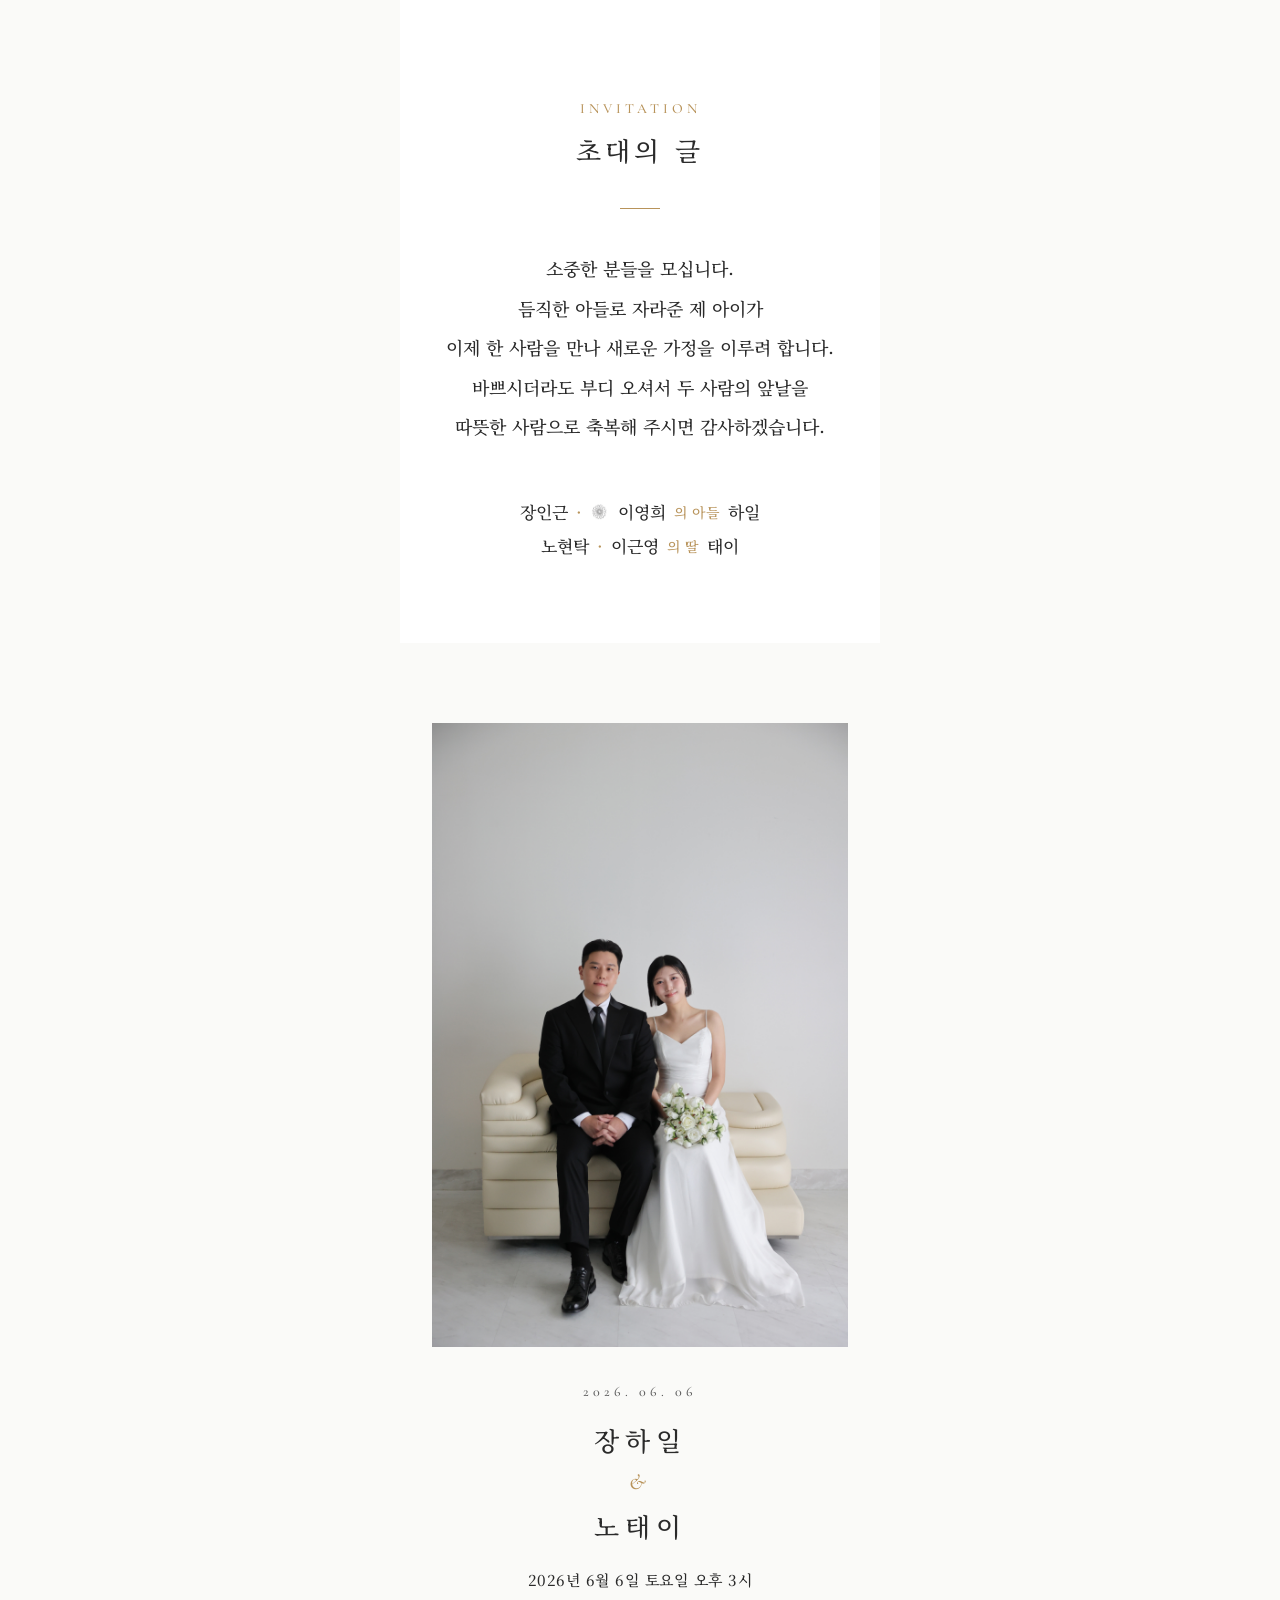
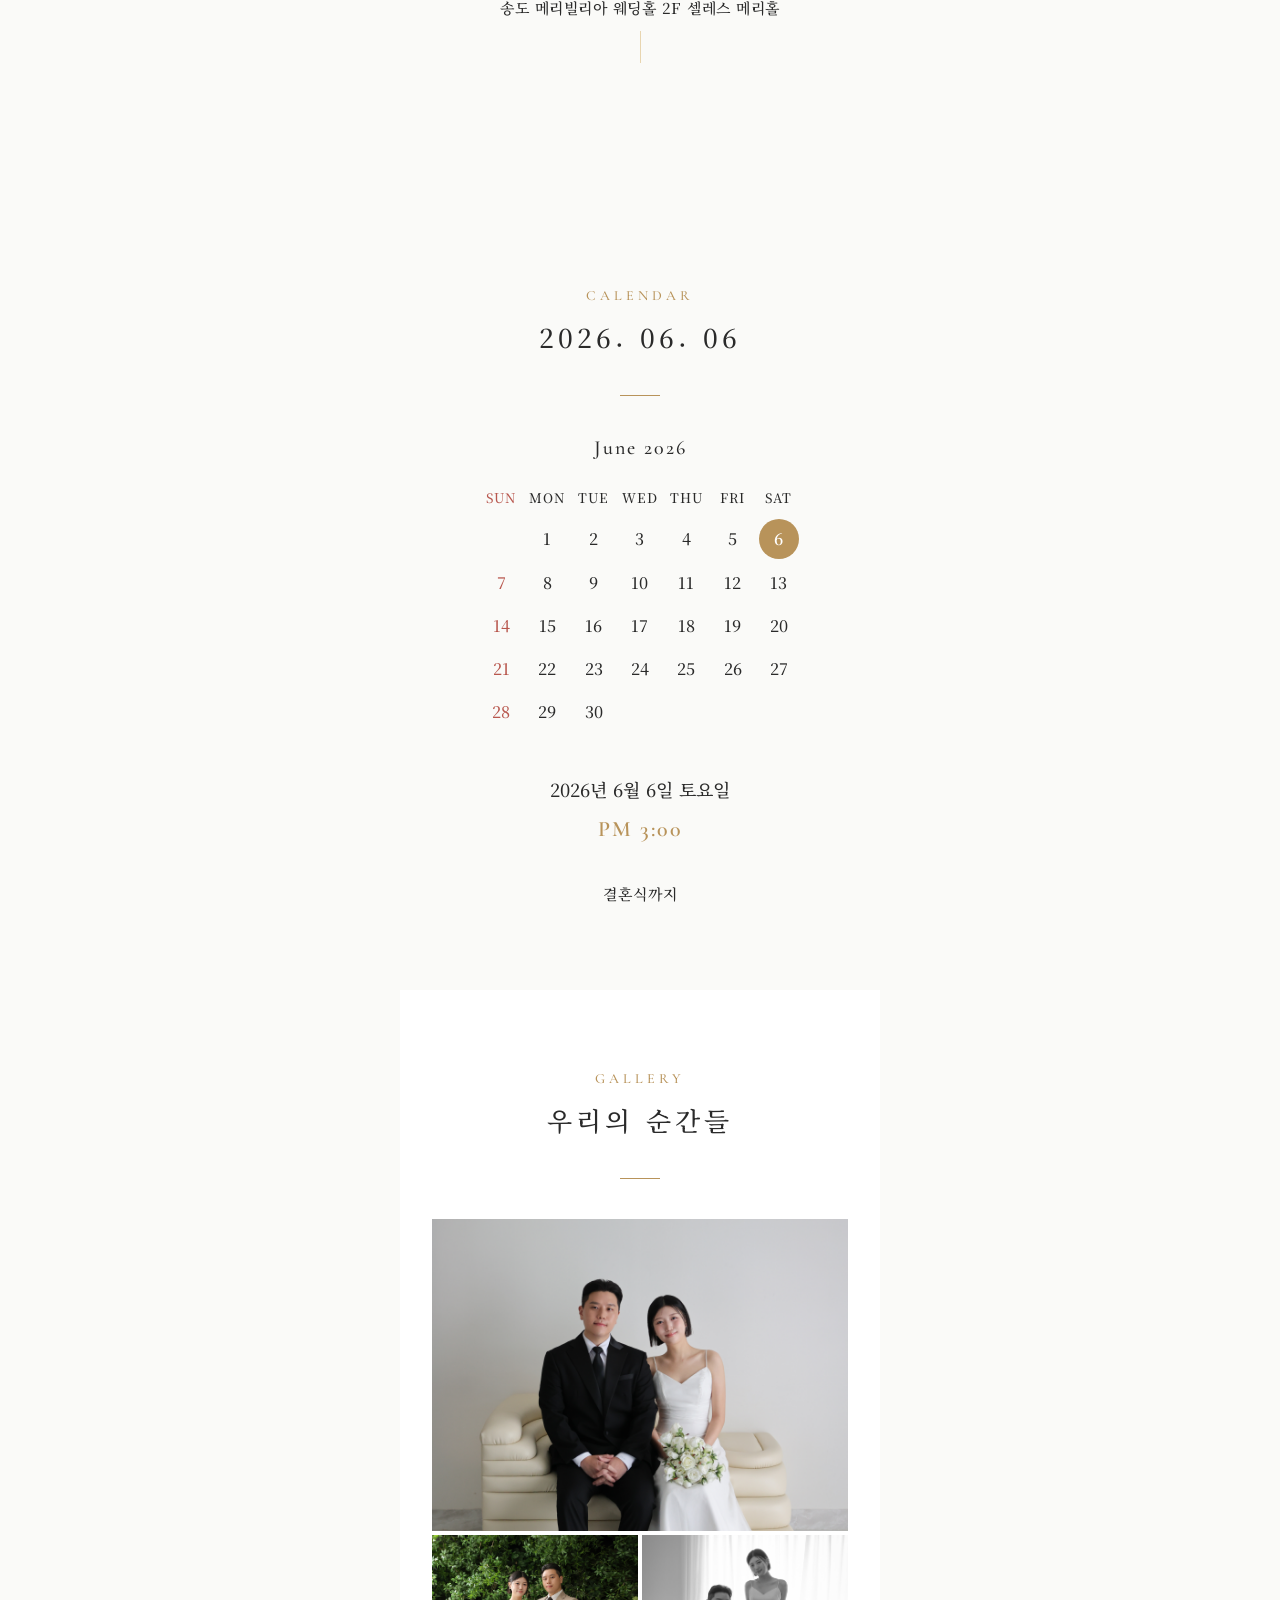
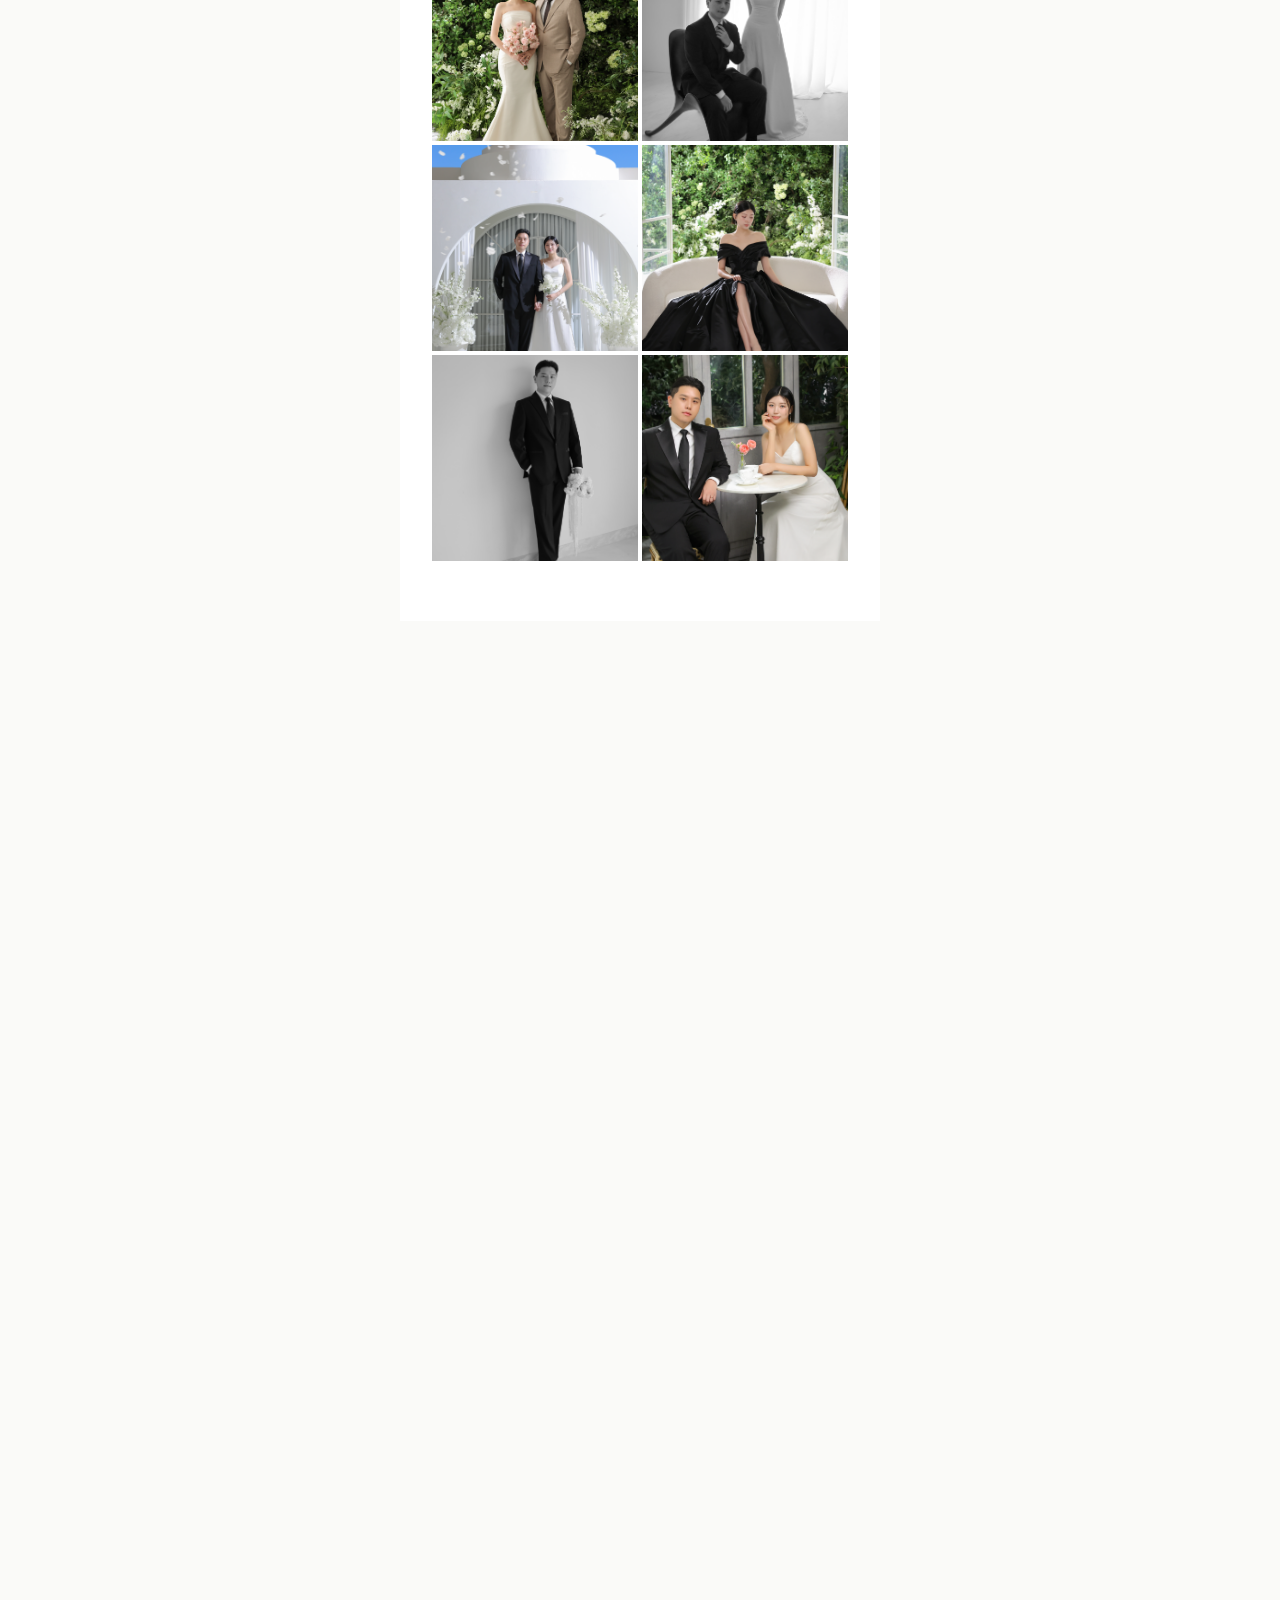
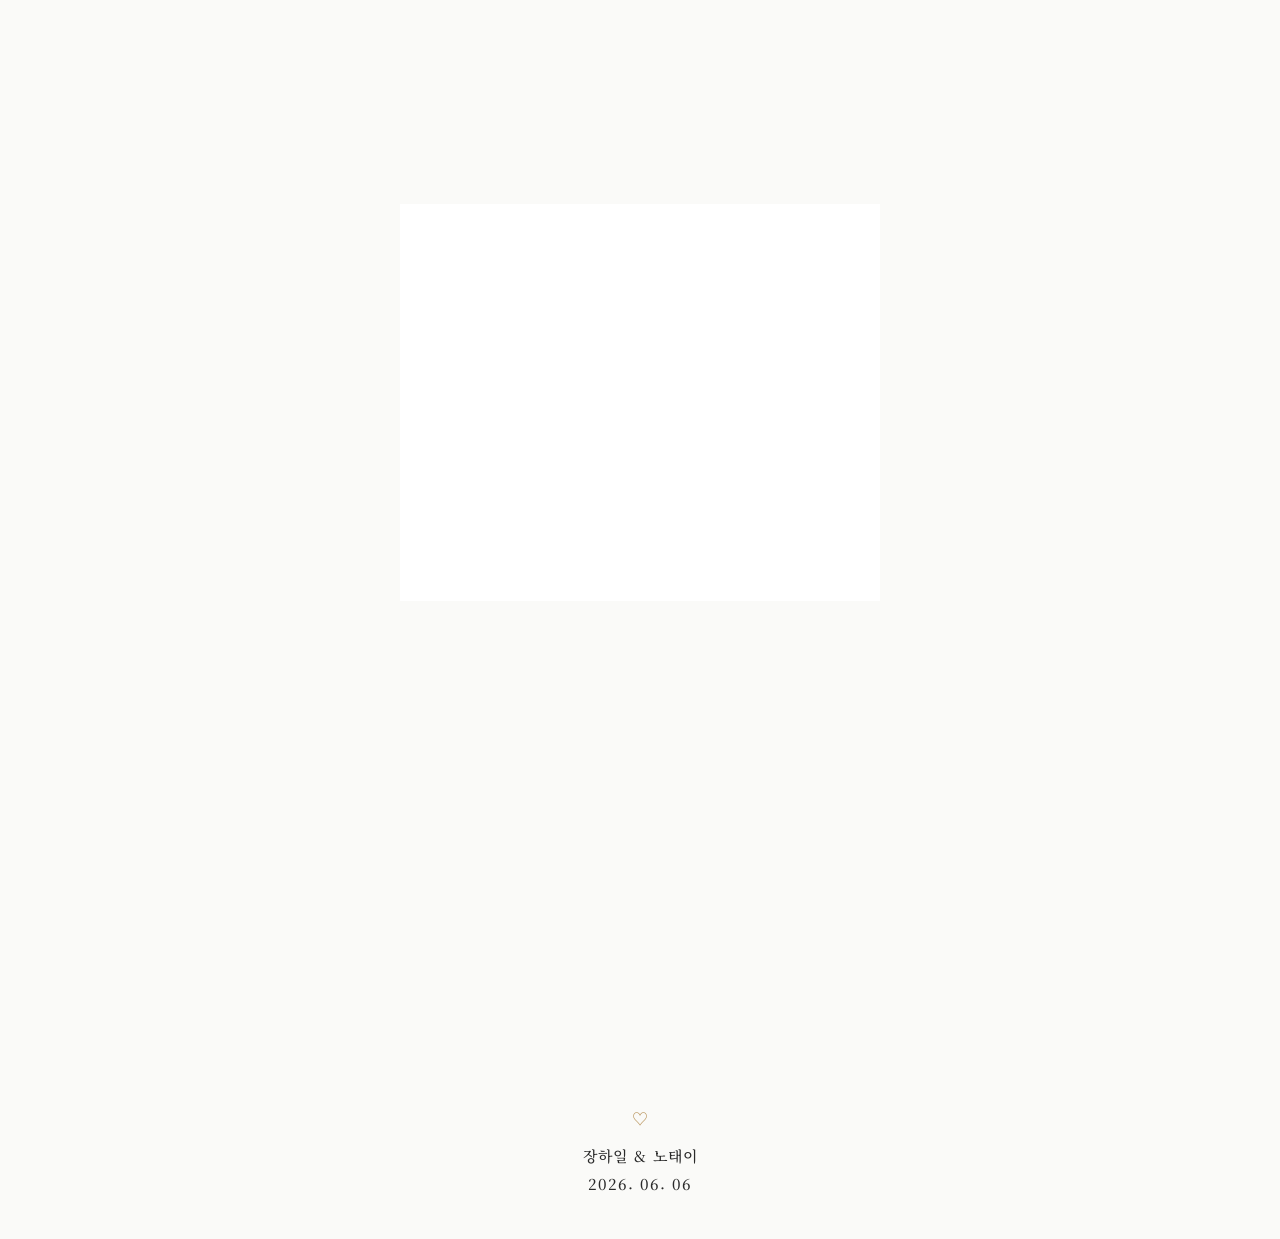
==== mobile.html @ 7e237e9e "Revert extra line break in greeting sentence Co-Authored-By: Claude Opus 4.6 (1M context) <noreply@a" ====
<!DOCTYPE html>
<html lang="ko">
<head>
    <meta charset="UTF-8">
    <meta name="viewport" content="width=device-width, initial-scale=1.0, maximum-scale=1.0, user-scalable=no">
    <title>장하일 ♥ 노태이 결혼합니다</title>
    <meta property="og:type" content="website">
    <meta property="og:url" content="https://kbw7777777.github.io/mobile.html">
    <meta property="og:title" content="장하일 ♥ 노태이 결혼합니다">
    <meta property="og:description" content="2026년 6월 6일 토요일 오후 3시, 송도 메리빌리아 웨딩홀 2F 셀레스 메리홀">
    <meta property="og:image" content="https://kbw7777777.github.io/pic/1.jpg">
    <meta property="og:image:width" content="1200">
    <meta property="og:image:height" content="630">
    <meta name="twitter:card" content="summary_large_image">
    <meta name="twitter:title" content="장하일 ♥ 노태이 결혼합니다">
    <meta name="twitter:description" content="2026년 6월 6일 토요일 오후 3시, 송도 메리빌리아 웨딩홀 2F 셀레스 메리홀">
    <meta name="twitter:image" content="https://kbw7777777.github.io/pic/1.jpg">
    <style>
        @import url('https://fonts.googleapis.com/css2?family=Noto+Serif+KR:wght@300;400;500;600&family=Cormorant+Garamond:ital,wght@0,300;0,400;0,500;1,300;1,400&display=swap');

        * {
            margin: 0;
            padding: 0;
            box-sizing: border-box;
        }

        :root {
            --color-bg: #FAFAF8;
            --color-text: #2A2A2A;
            --color-text-light: #5F5F5F;
            --color-accent: #B8935A;
            --color-accent-light: #E8D5B0;
            --color-line: #E0DDD6;
            --font-serif: 'Noto Serif KR', 'Cormorant Garamond', serif;
        }

        body {
            font-family: var(--font-serif);
            background: var(--color-bg);
            color: var(--color-text);
            max-width: 480px;
            margin: 0 auto;
            -webkit-font-smoothing: antialiased;
            overflow-x: hidden;
        }

        /* ===== HERO SECTION ===== */
        .hero {
            position: relative;
            width: 100%;
            background: var(--color-bg);
            text-align: center;
            overflow: hidden;
        }

        .hero-photo {
            width: 100%;
            display: block;
        }

        .placeholder-icon {
            font-size: 32px;
            opacity: 0.5;
        }

        .hero-content {
            padding: 36px 32px 48px;
        }

        .hero-date-top {
            font-family: 'Cormorant Garamond', serif;
            font-size: 14px;
            letter-spacing: 4px;
            color: var(--color-text-light);
            margin-bottom: 18px;
            font-weight: 500;
        }

        .hero-names {
            font-size: 26px;
            font-weight: 500;
            letter-spacing: 6px;
            line-height: 1.7;
            margin-bottom: 18px;
            color: var(--color-text);
        }

        .hero-names .ampersand {
            font-family: 'Cormorant Garamond', serif;
            font-size: 22px;
            font-style: italic;
            color: var(--color-accent);
            display: block;
            margin: 2px 0;
            font-weight: 500;
        }

        .hero-info {
            font-size: 15px;
            color: var(--color-text);
            letter-spacing: 0.5px;
            line-height: 1.9;
            font-weight: 500;
        }

        .scroll-indicator {
            margin: 8px auto 16px;
            animation: bounce 2s ease infinite;
            width: fit-content;
        }

        .scroll-indicator span {
            display: block;
            width: 1px;
            height: 32px;
            background: var(--color-accent-light);
            margin: 0 auto;
        }

        @keyframes bounce {
            0%, 100% { transform: translateY(0); }
            50% { transform: translateY(6px); }
        }

        /* ===== SECTION COMMON ===== */
        section {
            padding: 80px 32px;
        }

        .section-label {
            font-family: 'Cormorant Garamond', serif;
            font-size: 14px;
            letter-spacing: 4px;
            text-transform: uppercase;
            color: var(--color-accent);
            text-align: center;
            margin-bottom: 14px;
            font-weight: 500;
        }

        .section-title {
            font-size: 26px;
            font-weight: 500;
            text-align: center;
            letter-spacing: 4px;
            margin-bottom: 40px;
            color: var(--color-text);
        }

        .divider {
            width: 40px;
            height: 1px;
            background: var(--color-accent);
            margin: 0 auto 40px;
        }

        /* ===== GREETING ===== */
        .greeting {
            background: white;
        }

        .greeting-text {
            font-size: 18px;
            line-height: 2.2;
            text-align: center;
            font-weight: 500;
            color: var(--color-text);
            word-break: keep-all;
        }

        .greeting-parents {
            margin-top: 48px;
            text-align: center;
            font-size: 17px;
            line-height: 2;
            color: var(--color-text);
            font-weight: 500;
        }

        .greeting-parents .parent-row {
            display: flex;
            justify-content: center;
            align-items: center;
            gap: 8px;
        }

        .greeting-parents .dot {
            color: var(--color-accent);
        }

        .deceased-mark {
            display: inline-block;
            width: 1.1em;
            height: 1.1em;
            vertical-align: -0.2em;
            margin-right: 2px;
            image-rendering: -webkit-optimize-contrast;
            image-rendering: crisp-edges;
        }

        /* ===== CALENDAR ===== */
        .calendar-section {
            background: var(--color-bg);
        }

        .calendar {
            max-width: 320px;
            margin: 0 auto 40px;
        }

        .calendar-month {
            text-align: center;
            font-family: 'Cormorant Garamond', serif;
            font-size: 20px;
            letter-spacing: 2px;
            margin-bottom: 20px;
            color: var(--color-text);
            font-weight: 500;
        }

        .calendar-grid {
            display: grid;
            grid-template-columns: repeat(7, 1fr);
            gap: 4px;
            text-align: center;
            font-size: 16px;
        }

        .calendar-grid .day-header {
            font-size: 13px;
            color: var(--color-text);
            padding: 8px 0;
            letter-spacing: 1px;
            font-weight: 500;
        }

        .calendar-grid .day-header:first-child {
            color: #B8574E;
        }

        .calendar-grid .day {
            padding: 8px 0;
            color: var(--color-text);
            font-weight: 500;
        }

        .calendar-grid .day.sunday {
            color: #B8574E;
        }

        .calendar-grid .day.highlight {
            background: var(--color-accent);
            color: white;
            border-radius: 50%;
            width: 40px;
            height: 40px;
            display: flex;
            align-items: center;
            justify-content: center;
            margin: 0 auto;
            font-weight: 600;
        }

        .calendar-grid .day.empty {
            visibility: hidden;
        }

        .calendar-detail {
            text-align: center;
            font-size: 18px;
            line-height: 2;
            color: var(--color-text);
            font-weight: 500;
        }

        .calendar-detail .time {
            font-family: 'Cormorant Garamond', serif;
            font-size: 22px;
            letter-spacing: 2px;
            color: var(--color-accent);
            font-weight: 600;
        }

        .dday-counter {
            text-align: center;
            margin-top: 32px;
            font-size: 15px;
            color: var(--color-text);
            letter-spacing: 1px;
            font-weight: 500;
        }

        .dday-counter .count {
            font-family: 'Cormorant Garamond', serif;
            font-size: 30px;
            color: var(--color-accent);
            display: block;
            margin-top: 6px;
            font-weight: 600;
        }

        /* ===== GALLERY ===== */
        .gallery-section {
            background: white;
            padding-bottom: 60px;
        }

        .gallery-grid {
            display: grid;
            grid-template-columns: 1fr 1fr;
            gap: 4px;
        }

        .gallery-item {
            position: relative;
            aspect-ratio: 1;
            overflow: hidden;
            cursor: pointer;
        }

        .gallery-item:first-child {
            grid-column: 1 / -1;
            aspect-ratio: 4/3;
        }

        .gallery-item img {
            width: 100%;
            height: 100%;
            object-fit: cover;
            transition: transform 0.6s ease;
        }

        .gallery-item:hover img {
            transform: scale(1.05);
        }

        .gallery-item .placeholder {
            width: 100%;
            height: 100%;
            background: #f0ede8;
            display: flex;
            flex-direction: column;
            align-items: center;
            justify-content: center;
            color: var(--color-text-light);
            font-size: 13px;
            gap: 6px;
        }

        /* ===== LOCATION ===== */
        .location-section {
            background: var(--color-bg);
        }

        .location-name {
            text-align: center;
            font-size: 22px;
            font-weight: 600;
            margin-bottom: 10px;
            color: var(--color-text);
        }

        .location-address {
            text-align: center;
            font-size: 16px;
            color: var(--color-text);
            line-height: 1.9;
            margin-bottom: 32px;
            font-weight: 500;
        }

        .map-placeholder {
            width: 100%;
            height: 240px;
            background: #eae7e0;
            border-radius: 8px;
            display: flex;
            flex-direction: column;
            align-items: center;
            justify-content: center;
            color: var(--color-text-light);
            font-size: 13px;
            gap: 8px;
            margin-bottom: 24px;
            overflow: hidden;
        }

        .map-placeholder img {
            width: 100%;
            height: 100%;
            object-fit: cover;
            display: block;
        }

        .transport-info {
            font-size: 16px;
            line-height: 2;
            color: var(--color-text);
            font-weight: 500;
        }

        .transport-info dt {
            font-weight: 600;
            color: var(--color-accent);
            margin-top: 18px;
            font-size: 15px;
            letter-spacing: 1px;
        }

        .transport-info dt:first-child {
            margin-top: 0;
        }

        .map-buttons {
            display: flex;
            gap: 8px;
            justify-content: center;
            margin-top: 24px;
        }

        .map-btn {
            padding: 12px 22px;
            border: 1px solid var(--color-line);
            background: white;
            border-radius: 24px;
            font-family: var(--font-serif);
            font-size: 14px;
            color: var(--color-text);
            cursor: pointer;
            letter-spacing: 1px;
            text-decoration: none;
            transition: all 0.3s ease;
            font-weight: 500;
        }

        .map-btn:hover {
            border-color: var(--color-accent);
            color: var(--color-accent);
        }

        /* ===== ACCOUNT ===== */
        .account-section {
            background: white;
        }

        .account-group {
            margin-bottom: 32px;
        }

        .account-group:last-child {
            margin-bottom: 0;
        }

        .account-label {
            text-align: center;
            font-size: 17px;
            color: var(--color-text);
            margin-bottom: 16px;
            font-weight: 600;
            letter-spacing: 2px;
        }

        .account-toggle {
            display: flex;
            justify-content: center;
        }

        .account-toggle button {
            background: none;
            border: 1px solid var(--color-line);
            padding: 12px 30px;
            border-radius: 24px;
            font-family: var(--font-serif);
            font-size: 15px;
            color: var(--color-text);
            cursor: pointer;
            letter-spacing: 1px;
            transition: all 0.3s ease;
            font-weight: 500;
        }

        .account-toggle button:hover {
            border-color: var(--color-accent);
            color: var(--color-accent);
        }

        .account-details {
            max-height: 0;
            overflow: hidden;
            transition: max-height 0.4s ease, margin 0.4s ease;
        }

        .account-details.open {
            max-height: 300px;
            margin-top: 16px;
        }

        .account-item {
            display: flex;
            justify-content: space-between;
            align-items: center;
            padding: 14px 18px;
            background: var(--color-bg);
            border-radius: 8px;
            margin-bottom: 8px;
            font-size: 16px;
        }

        .account-item .bank {
            color: var(--color-text-light);
            font-weight: 500;
        }

        .account-item .number {
            font-weight: 600;
            letter-spacing: 0.5px;
            color: var(--color-text);
        }

        .copy-btn {
            background: none;
            border: 1px solid var(--color-line);
            padding: 6px 14px;
            border-radius: 12px;
            font-size: 13px;
            color: var(--color-text);
            cursor: pointer;
            font-family: var(--font-serif);
            transition: all 0.3s ease;
            font-weight: 500;
        }

        .copy-btn:hover {
            border-color: var(--color-accent);
            color: var(--color-accent);
        }

        /* ===== RSVP ===== */
        .rsvp-section {
            background: var(--color-bg);
            text-align: center;
        }

        .rsvp-text {
            font-size: 17px;
            color: var(--color-text);
            line-height: 2;
            margin-bottom: 36px;
            font-weight: 500;
        }

        .contact-buttons {
            display: flex;
            justify-content: center;
            gap: 16px;
            flex-wrap: wrap;
        }

        .contact-btn {
            display: flex;
            flex-direction: column;
            align-items: center;
            gap: 8px;
            text-decoration: none;
            color: var(--color-text);
        }

        .contact-btn .icon-circle {
            width: 56px;
            height: 56px;
            border-radius: 50%;
            border: 1px solid var(--color-line);
            display: flex;
            align-items: center;
            justify-content: center;
            font-size: 22px;
            transition: all 0.3s ease;
            background: white;
        }

        .contact-btn:hover .icon-circle {
            border-color: var(--color-accent);
            background: var(--color-accent);
            color: white;
        }

        .contact-btn .label {
            font-size: 14px;
            color: var(--color-text);
            letter-spacing: 1px;
            font-weight: 500;
        }

        /* ===== FOOTER ===== */
        .footer {
            padding: 40px 32px;
            text-align: center;
            font-size: 15px;
            color: var(--color-text);
            font-weight: 500;
            letter-spacing: 1px;
            line-height: 1.9;
        }

        .footer .heart {
            color: var(--color-accent);
            font-size: 16px;
            display: block;
            margin-bottom: 8px;
        }

        /* ===== LIGHTBOX ===== */
        .lightbox {
            display: none;
            position: fixed;
            inset: 0;
            background: rgba(0,0,0,0.9);
            z-index: 100;
            align-items: center;
            justify-content: center;
            cursor: pointer;
        }

        .lightbox.active {
            display: flex;
        }

        .lightbox img {
            max-width: 90%;
            max-height: 90vh;
            object-fit: contain;
        }

        .lightbox .close-btn {
            position: absolute;
            top: 20px;
            right: 20px;
            color: white;
            font-size: 24px;
            cursor: pointer;
            width: 40px;
            height: 40px;
            display: flex;
            align-items: center;
            justify-content: center;
        }

        /* ===== ANIMATION ===== */
        .fade-in {
            opacity: 0;
            transform: translateY(24px);
            transition: opacity 0.8s ease, transform 0.8s ease;
        }

        .fade-in.visible {
            opacity: 1;
            transform: translateY(0);
        }

        /* ===== TOAST ===== */
        .toast {
            position: fixed;
            bottom: 40px;
            left: 50%;
            transform: translateX(-50%) translateY(20px);
            background: var(--color-text);
            color: white;
            padding: 12px 24px;
            border-radius: 24px;
            font-size: 13px;
            font-family: var(--font-serif);
            opacity: 0;
            transition: all 0.3s ease;
            z-index: 200;
            pointer-events: none;
        }

        .toast.show {
            opacity: 1;
            transform: translateX(-50%) translateY(0);
        }
    </style>
</head>
<body>

    <!-- GREETING (최상단) -->
    <section class="greeting" style="padding-top: 100px;">
        <div class="section-label">Invitation</div>
        <h2 class="section-title">초대의 글</h2>
        <div class="divider"></div>
        <p class="greeting-text">
            소중한 분들을 모십니다.<br>
            듬직한 아들로 자라준 제 아이가<br>
            이제 한 사람을 만나 새로운 가정을 이루려 합니다.<br>
            바쁘시더라도 부디 오셔서 두 사람의 앞날을<br>
            따뜻한 사람으로 축복해 주시면 감사하겠습니다.
        </p>
        <div class="greeting-parents">
            <div class="parent-row">
                장인근 <span class="dot">&middot;</span> <img class="deceased-mark" src="pic/flower.png" alt="故">이영희 <span style="font-size:14px; color:var(--color-accent); font-weight:500">의 아들</span> 하일
            </div>
            <div class="parent-row">
                노현탁 <span class="dot">&middot;</span> 이근영 <span style="font-size:14px; color:var(--color-accent); font-weight:500">의 딸</span> 태이
            </div>
        </div>
    </section>

    <!-- HERO -->
    <section class="hero">
        <img class="hero-photo" src="pic/1.jpg" alt="장하일 노태이 웨딩 메인 사진">
        <div class="hero-content">
            <div class="hero-date-top">2026. 06. 06</div>
            <div class="hero-names">
                장하일
                <span class="ampersand">&amp;</span>
                노태이
            </div>
            <div class="hero-info">
                2026년 6월 6일 토요일 오후 3시<br>
                송도 메리빌리아 웨딩홀 2F 셀레스 메리홀
            </div>
            <div class="scroll-indicator"><span></span></div>
        </div>
    </section>

    <!-- CALENDAR -->
    <section class="calendar-section">
        <div class="section-label fade-in">Calendar</div>
        <h2 class="section-title fade-in">2026. 06. 06</h2>
        <div class="divider fade-in"></div>

        <div class="calendar fade-in">
            <div class="calendar-month">June 2026</div>
            <div class="calendar-grid">
                <div class="day-header">SUN</div>
                <div class="day-header">MON</div>
                <div class="day-header">TUE</div>
                <div class="day-header">WED</div>
                <div class="day-header">THU</div>
                <div class="day-header">FRI</div>
                <div class="day-header">SAT</div>

                <!-- June 2026: starts on Monday -->
                <div class="day empty"></div>
                <div class="day">1</div>
                <div class="day">2</div>
                <div class="day">3</div>
                <div class="day">4</div>
                <div class="day">5</div>
                <div class="day highlight">6</div>

                <div class="day sunday">7</div>
                <div class="day">8</div>
                <div class="day">9</div>
                <div class="day">10</div>
                <div class="day">11</div>
                <div class="day">12</div>
                <div class="day">13</div>

                <div class="day sunday">14</div>
                <div class="day">15</div>
                <div class="day">16</div>
                <div class="day">17</div>
                <div class="day">18</div>
                <div class="day">19</div>
                <div class="day">20</div>

                <div class="day sunday">21</div>
                <div class="day">22</div>
                <div class="day">23</div>
                <div class="day">24</div>
                <div class="day">25</div>
                <div class="day">26</div>
                <div class="day">27</div>

                <div class="day sunday">28</div>
                <div class="day">29</div>
                <div class="day">30</div>
                <div class="day empty"></div>
                <div class="day empty"></div>
                <div class="day empty"></div>
                <div class="day empty"></div>
            </div>
        </div>

        <div class="calendar-detail fade-in">
            2026년 6월 6일 토요일<br>
            <span class="time">PM 3:00</span>
        </div>

        <div class="dday-counter fade-in">
            결혼식까지
            <span class="count" id="dday"></span>
        </div>
    </section>

    <!-- GALLERY -->
    <section class="gallery-section">
        <div class="section-label fade-in">Gallery</div>
        <h2 class="section-title fade-in">우리의 순간들</h2>
        <div class="divider fade-in"></div>

        <div class="gallery-grid fade-in">
            <!-- 사진 1 (큰 사진, 메인) -->
            <div class="gallery-item" onclick="openLightbox(this)">
                <img src="pic/1.jpg" alt="사진 1">
            </div>
            <!-- 사진 2 -->
            <div class="gallery-item" onclick="openLightbox(this)">
                <img src="pic/2.jpg" alt="사진 2">
            </div>
            <!-- 사진 3 -->
            <div class="gallery-item" onclick="openLightbox(this)">
                <img src="pic/3.jpg" alt="사진 3">
            </div>
            <!-- 사진 4 -->
            <div class="gallery-item" onclick="openLightbox(this)">
                <img src="pic/4.jpg" alt="사진 4">
            </div>
            <!-- 사진 5 -->
            <div class="gallery-item" onclick="openLightbox(this)">
                <img src="pic/5.jpg" alt="사진 5">
            </div>
            <!-- 사진 6 -->
            <div class="gallery-item" onclick="openLightbox(this)">
                <img src="pic/6.jpg" alt="사진 6">
            </div>
            <!-- 사진 7 -->
            <div class="gallery-item" onclick="openLightbox(this)">
                <img src="pic/7.jpg" alt="사진 7">
            </div>
        </div>
    </section>

    <!-- LOCATION -->
    <section class="location-section">
        <div class="section-label fade-in">Location</div>
        <h2 class="section-title fade-in">오시는 길</h2>
        <div class="divider fade-in"></div>

        <div class="fade-in">
            <div class="location-name">송도 메리빌리아 웨딩홀</div>
            <div class="location-address">
                인천 연수구 송도과학로16번길 33-1<br>
                2F 셀레스 메리홀
            </div>

            <div class="map-placeholder">
                <img src="pic/map.png" alt="메리빌리아 송도점 지도">
            </div>

            <div class="map-buttons">
                <a href="https://map.kakao.com/?q=메리빌리아%20송도점" target="_blank" class="map-btn">카카오맵</a>
                <a href="https://map.naver.com/v5/search/메리빌리아%20송도점" target="_blank" class="map-btn">네이버지도</a>
                <a href="https://maps.google.com/?q=인천+연수구+송도과학로16번길+33-1" target="_blank" class="map-btn">구글맵</a>
            </div>

            <dl class="transport-info" style="margin-top: 32px;">
                <dt>내비게이션</dt>
                <dd>"메리빌리아 송도점" 을 입력하세요</dd>
                <dt>주소</dt>
                <dd>인천 연수구 송도과학로16번길 33-1</dd>
                <dt>지하철</dt>
                <dd>인천 1호선 테크노파크역 2번 출구 (도보 3분)<br>현대프리미엄아울렛을 지나 오시면 바로 전방 좌측</dd>
                <dt>버스</dt>
                <dd>
                    테크노파크역: 8, 51-1, 909<br>
                    송도테크노파크IT센터: 6-2, 35, 81, 91, 1302<br>
                    인천글로벌캠퍼스: 6-2, 16, 81, 91, 92
                </dd>
            </dl>
        </div>
    </section>

    <!-- ACCOUNT -->
    <section class="account-section">
        <div class="section-label fade-in">Gift</div>
        <h2 class="section-title fade-in">마음 전하실 곳</h2>
        <div class="divider fade-in"></div>

        <div class="fade-in">
            <!-- 신랑측 -->
            <div class="account-group">
                <div class="account-label">신랑측</div>
                <div class="account-toggle">
                    <button onclick="toggleAccount(this)">계좌번호 보기</button>
                </div>
                <div class="account-details">
                    <div class="account-item">
                        <div>
                            <span class="bank">수협 (장인근)</span>
                            <span class="number"> 170-6226-4211</span>
                        </div>
                        <button class="copy-btn" onclick="copyAccount('17062264211')">복사</button>
                    </div>
                </div>
            </div>
        </div>
    </section>

    <!-- RSVP -->
    <section class="rsvp-section">
        <div class="section-label fade-in">Contact</div>
        <h2 class="section-title fade-in">연락하기</h2>
        <div class="divider fade-in"></div>

        <p class="rsvp-text fade-in">
            축하의 마음을 전해주세요
        </p>

        <div class="contact-buttons fade-in">
            <a href="tel:010-3710-2345" class="contact-btn">
                <div class="icon-circle">&#128172;</div>
                <span class="label">신랑측 혼주</span>
            </a>
        </div>
    </section>

    <!-- FOOTER -->
    <footer class="footer">
        <span class="heart">&#9825;</span>
        장하일 &amp; 노태이<br>
        2026. 06. 06
    </footer>

    <!-- LIGHTBOX -->
    <div class="lightbox" id="lightbox" onclick="closeLightbox()">
        <div class="close-btn">&times;</div>
        <img src="" alt="갤러리 사진" id="lightbox-img">
    </div>

    <!-- TOAST -->
    <div class="toast" id="toast">계좌번호가 복사되었습니다</div>

    <script>
        // D-Day Counter
        (function() {
            const wedding = new Date('2026-06-06T15:00:00+09:00');
            const now = new Date();
            const diff = Math.ceil((wedding - now) / (1000 * 60 * 60 * 24));
            const el = document.getElementById('dday');
            if (diff > 0) {
                el.textContent = 'D-' + diff;
            } else if (diff === 0) {
                el.textContent = 'D-Day';
            } else {
                el.textContent = '';
            }
        })();

        // Scroll Fade-In Animation
        const observer = new IntersectionObserver((entries) => {
            entries.forEach(entry => {
                if (entry.isIntersecting) {
                    entry.target.classList.add('visible');
                }
            });
        }, { threshold: 0.15 });

        document.querySelectorAll('.fade-in').forEach(el => observer.observe(el));

        // Account Toggle
        function toggleAccount(btn) {
            const details = btn.closest('.account-group').querySelector('.account-details');
            details.classList.toggle('open');
            btn.textContent = details.classList.contains('open') ? '접기' : '계좌번호 보기';
        }

        // Copy Account Number
        function copyAccount(text) {
            const clean = text.replace(/\s/g, '');
            navigator.clipboard.writeText(clean).then(() => {
                showToast('계좌번호가 복사되었습니다');
            }).catch(() => {
                // Fallback
                const ta = document.createElement('textarea');
                ta.value = clean;
                document.body.appendChild(ta);
                ta.select();
                document.execCommand('copy');
                document.body.removeChild(ta);
                showToast('계좌번호가 복사되었습니다');
            });
        }

        // Toast
        function showToast(msg) {
            const toast = document.getElementById('toast');
            toast.textContent = msg;
            toast.classList.add('show');
            setTimeout(() => toast.classList.remove('show'), 2000);
        }

        // Lightbox
        function openLightbox(el) {
            const img = el.querySelector('img');
            if (!img) return; // placeholder인 경우 무시
            document.getElementById('lightbox-img').src = img.src;
            document.getElementById('lightbox').classList.add('active');
            document.body.style.overflow = 'hidden';
        }

        function closeLightbox() {
            document.getElementById('lightbox').classList.remove('active');
            document.body.style.overflow = '';
        }

        // Kakao Share (placeholder)
        // 카카오 공유 기능을 사용하려면 카카오 JavaScript SDK를 추가하고
        // Kakao.init('YOUR_APP_KEY')를 호출한 후 Kakao.Share.sendDefault() 사용
    </script>

</body>
</html>
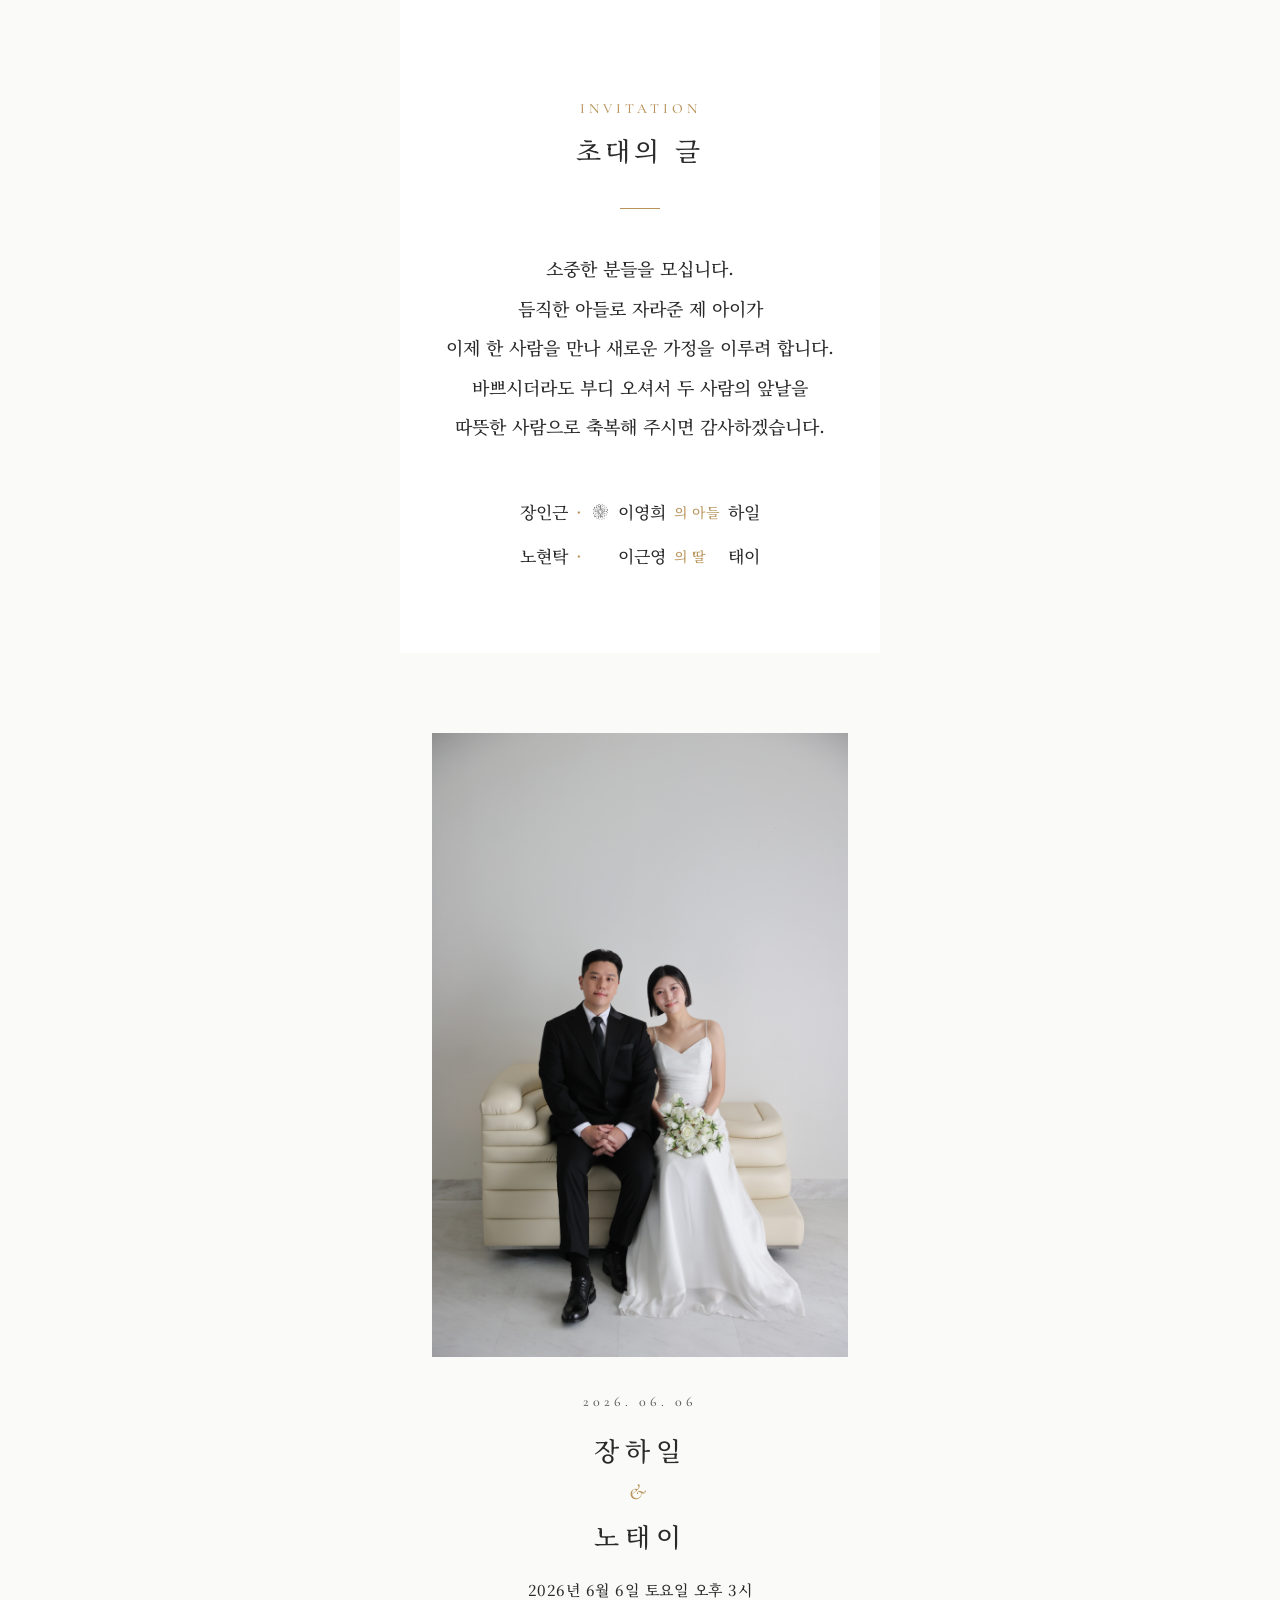
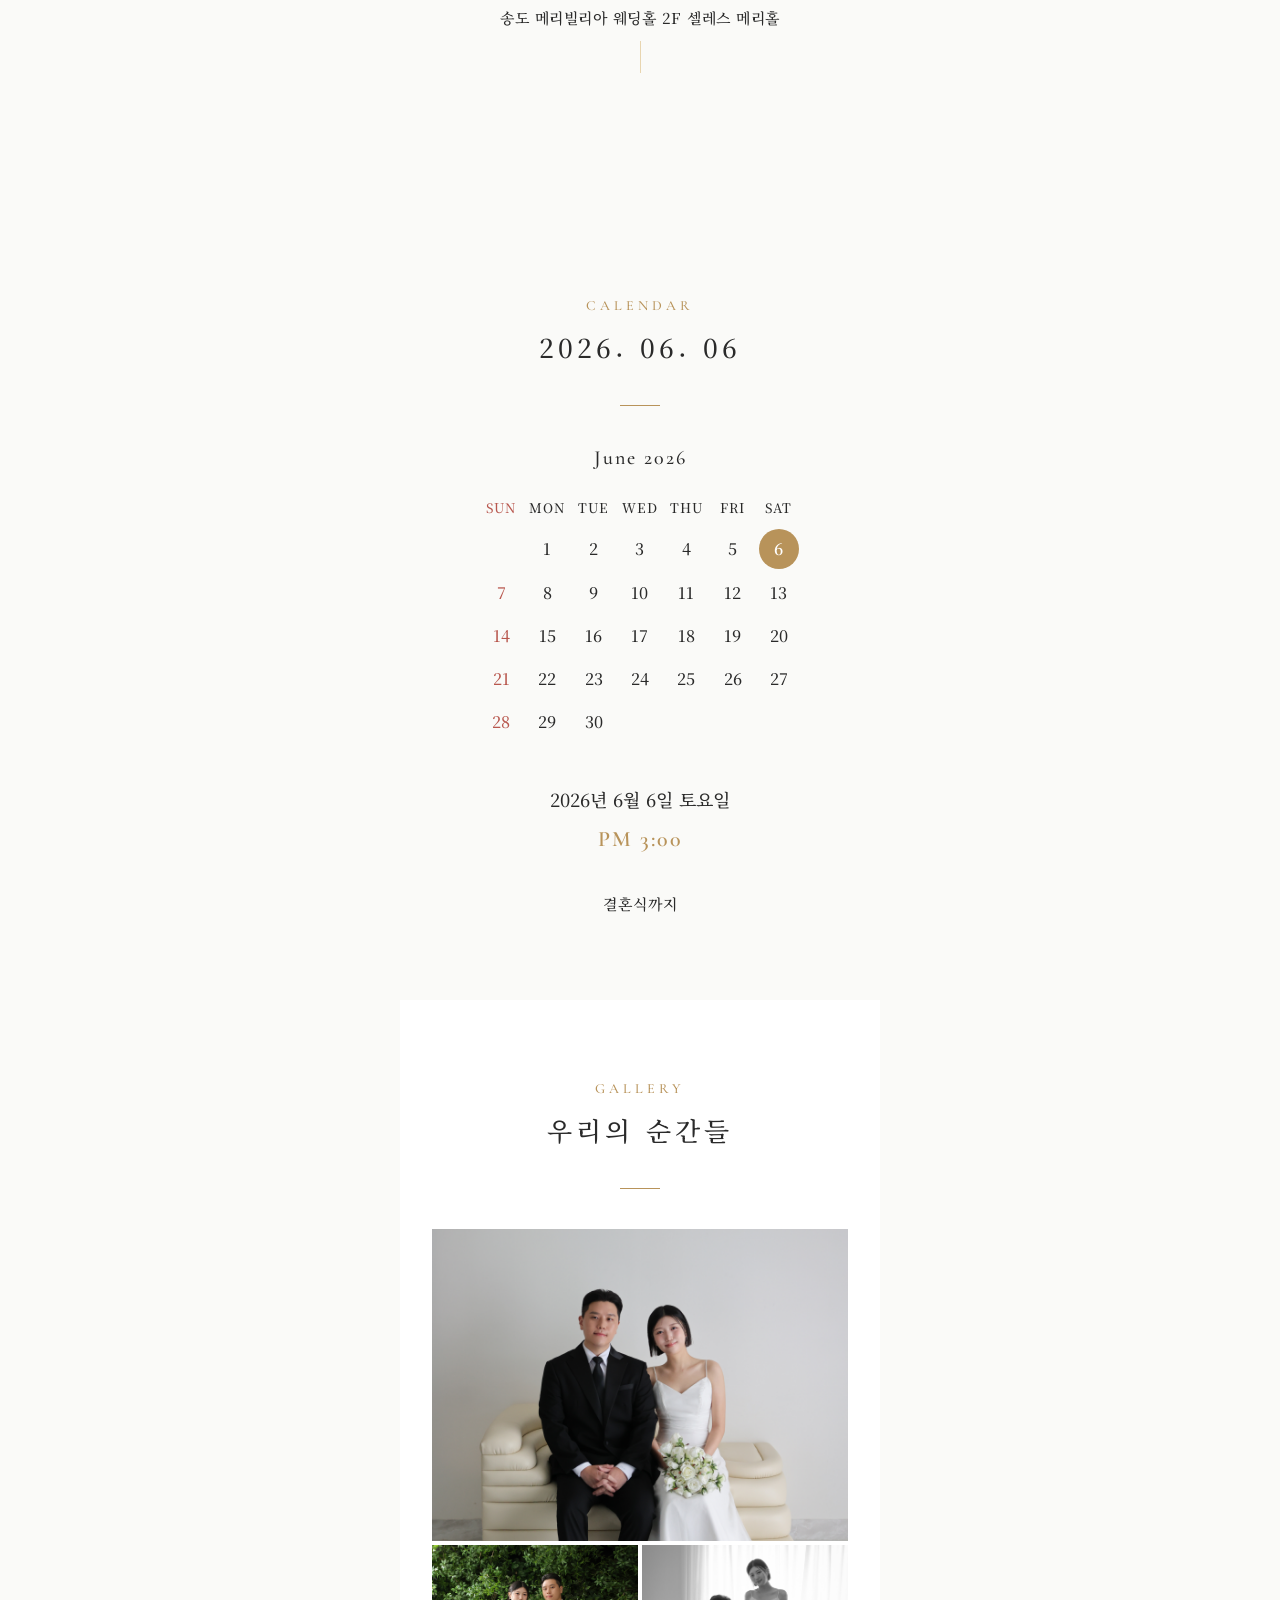
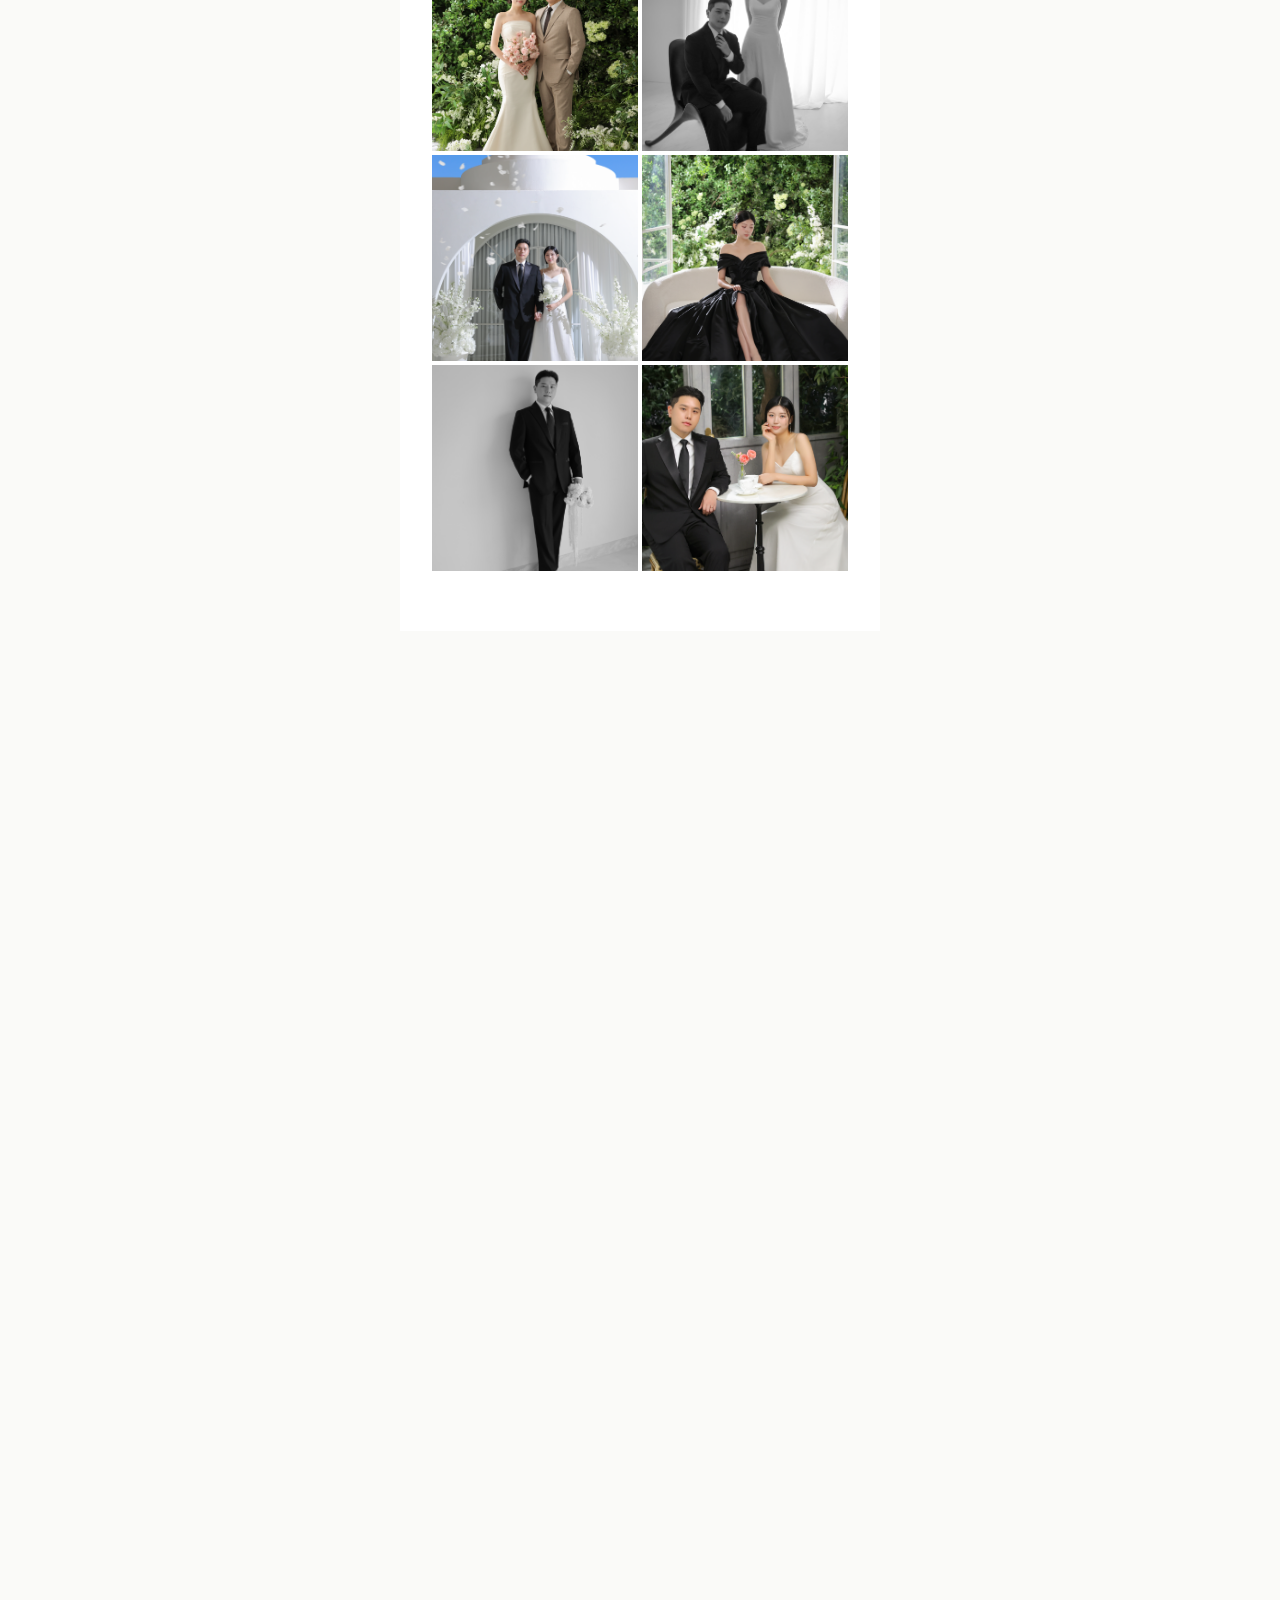
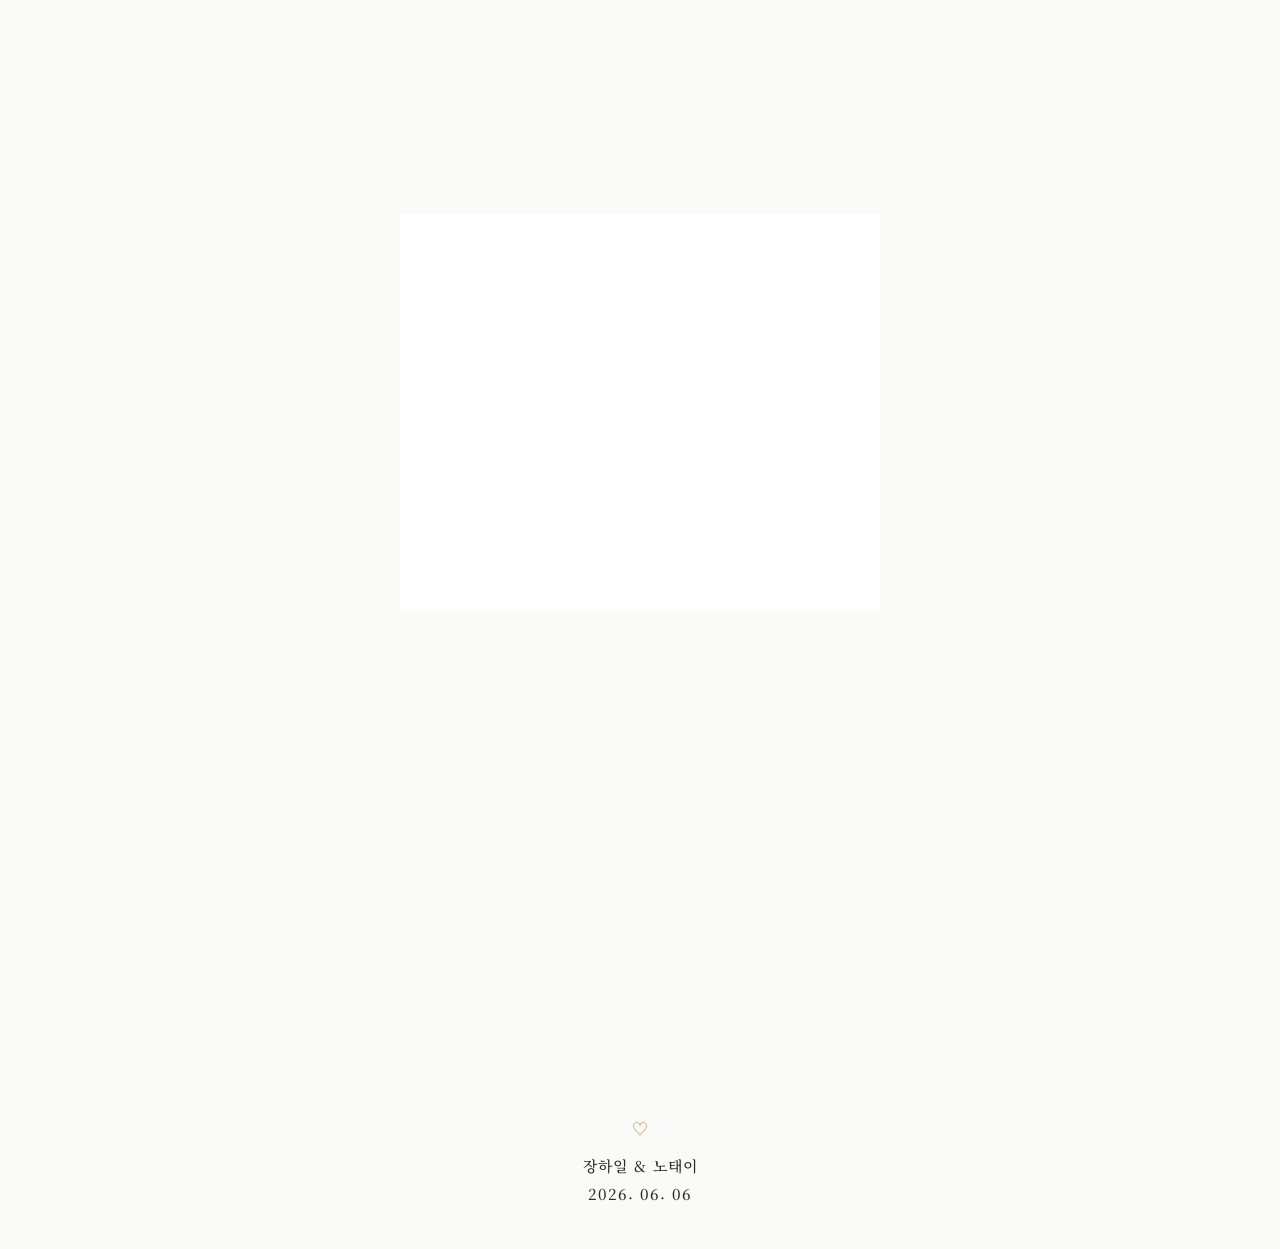
==== commit b6f0aacf: "Align parent rows in greeting with grid layout Use a 6-column grid so names, flower slot, relation l" ====
--- a/mobile.html
+++ b/mobile.html
@@ -170,30 +170,44 @@
 
         .greeting-parents {
             margin-top: 48px;
-            text-align: center;
             font-size: 17px;
             line-height: 2;
             color: var(--color-text);
             font-weight: 500;
+            display: grid;
+            grid-template-columns: repeat(6, auto);
+            justify-content: center;
+            column-gap: 8px;
+            row-gap: 10px;
+            align-items: center;
         }
 
         .greeting-parents .parent-row {
-            display: flex;
+            display: contents;
+        }
+
+        .greeting-parents .dot {
+            color: var(--color-accent);
+        }
+
+        .greeting-parents .relation {
+            font-size: 14px;
+            color: var(--color-accent);
+            font-weight: 500;
+        }
+
+        .greeting-parents .flower-slot {
+            display: inline-flex;
             justify-content: center;
             align-items: center;
-            gap: 8px;
-        }
-
-        .greeting-parents .dot {
-            color: var(--color-accent);
+            min-width: 1.2em;
+            min-height: 1.2em;
         }
 
         .deceased-mark {
             display: inline-block;
-            width: 1.1em;
-            height: 1.1em;
-            vertical-align: -0.2em;
-            margin-right: 2px;
+            width: 1.2em;
+            height: 1.2em;
             image-rendering: -webkit-optimize-contrast;
             image-rendering: crisp-edges;
         }
@@ -697,10 +711,20 @@
         </p>
         <div class="greeting-parents">
             <div class="parent-row">
-                장인근 <span class="dot">&middot;</span> <img class="deceased-mark" src="pic/flower.png" alt="故">이영희 <span style="font-size:14px; color:var(--color-accent); font-weight:500">의 아들</span> 하일
+                <span>장인근</span>
+                <span class="dot">&middot;</span>
+                <span class="flower-slot"><img class="deceased-mark" src="pic/flower.png" alt="故"></span>
+                <span>이영희</span>
+                <span class="relation">의 아들</span>
+                <span>하일</span>
             </div>
             <div class="parent-row">
-                노현탁 <span class="dot">&middot;</span> 이근영 <span style="font-size:14px; color:var(--color-accent); font-weight:500">의 딸</span> 태이
+                <span>노현탁</span>
+                <span class="dot">&middot;</span>
+                <span class="flower-slot"></span>
+                <span>이근영</span>
+                <span class="relation">의 딸</span>
+                <span>태이</span>
             </div>
         </div>
     </section>
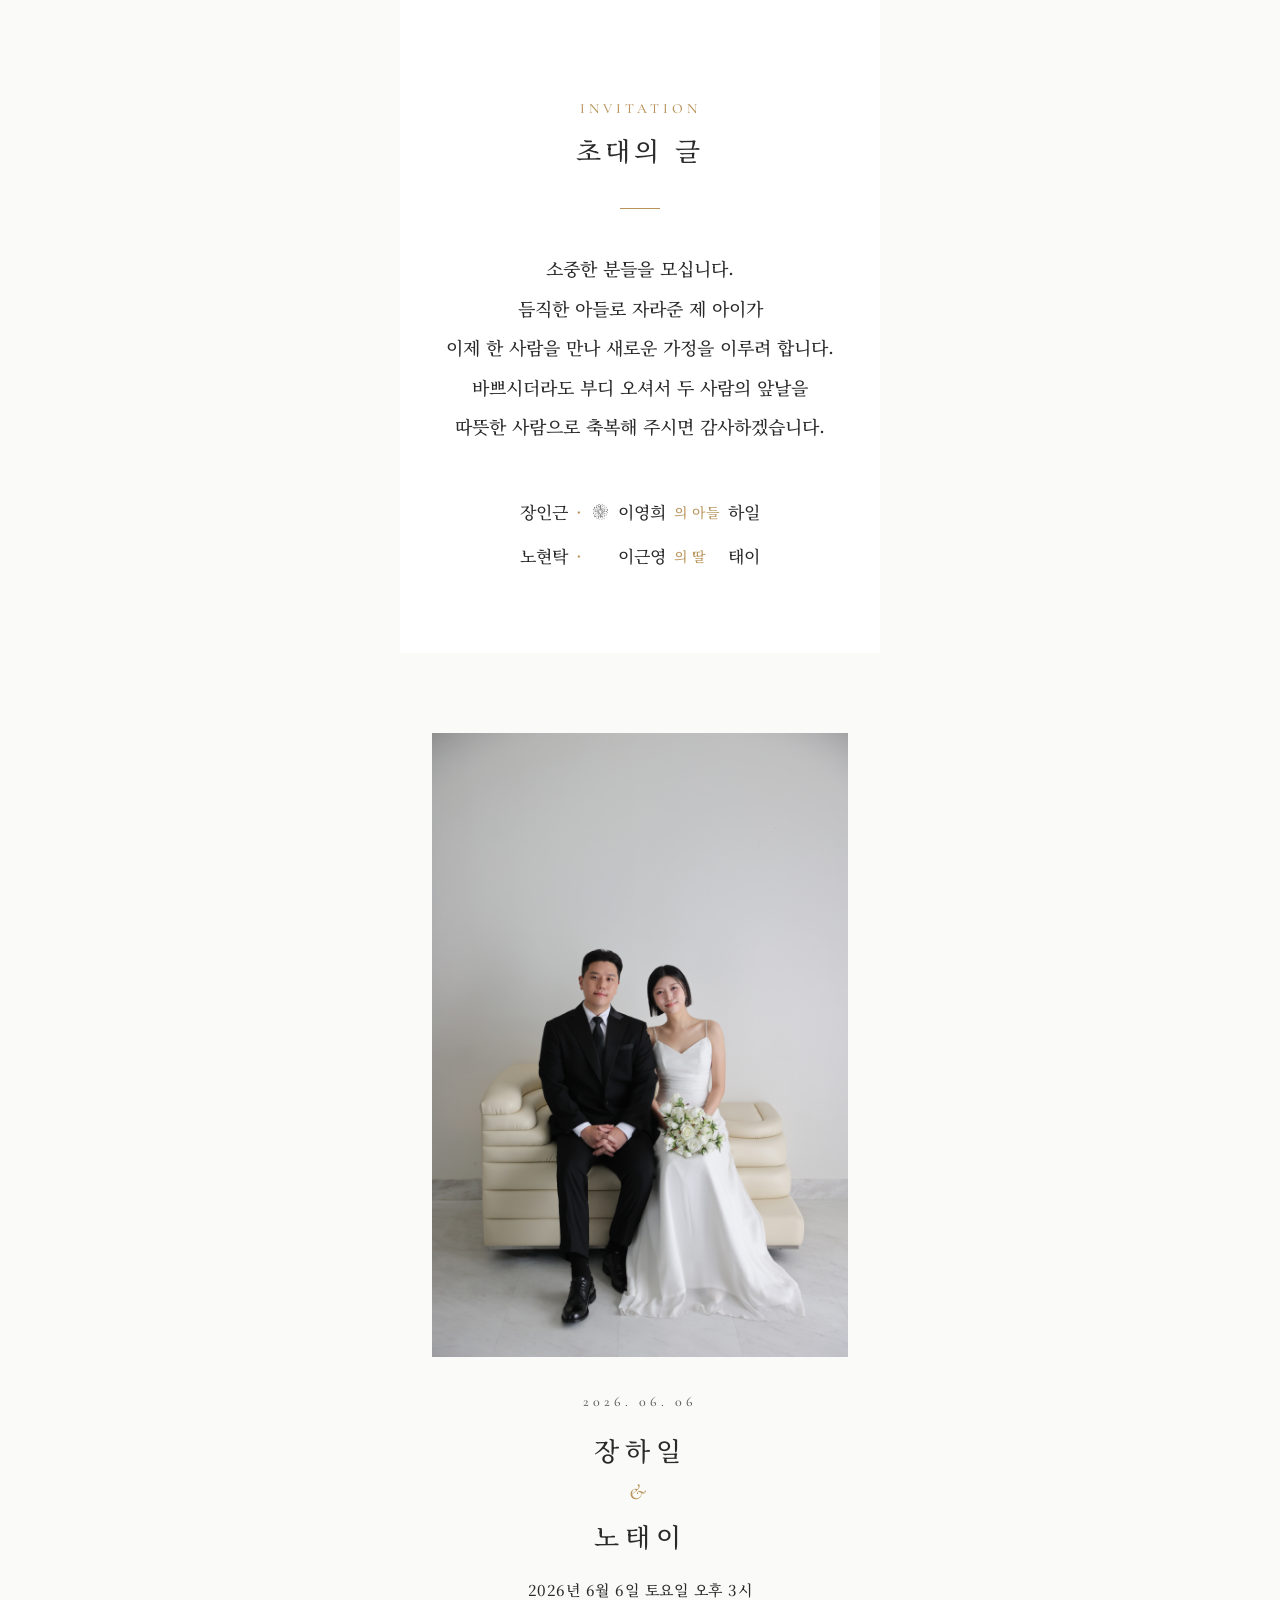
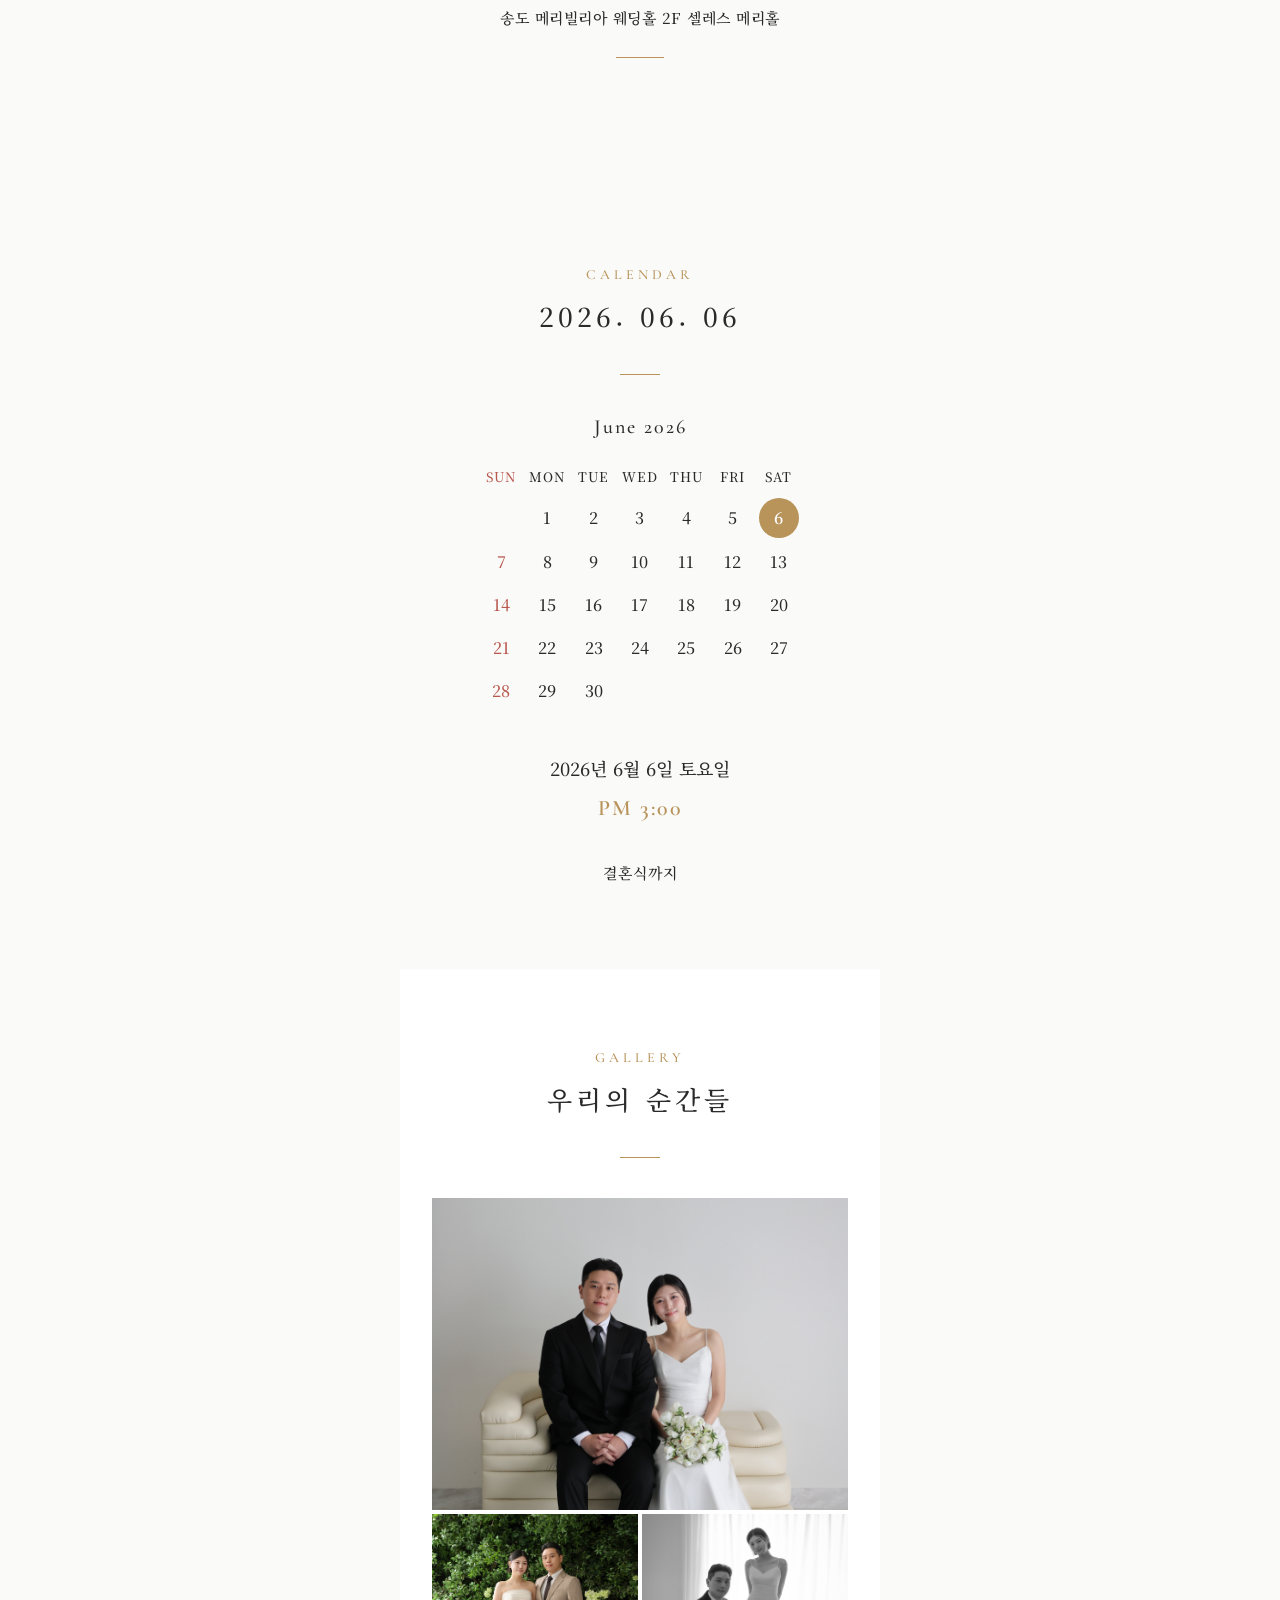
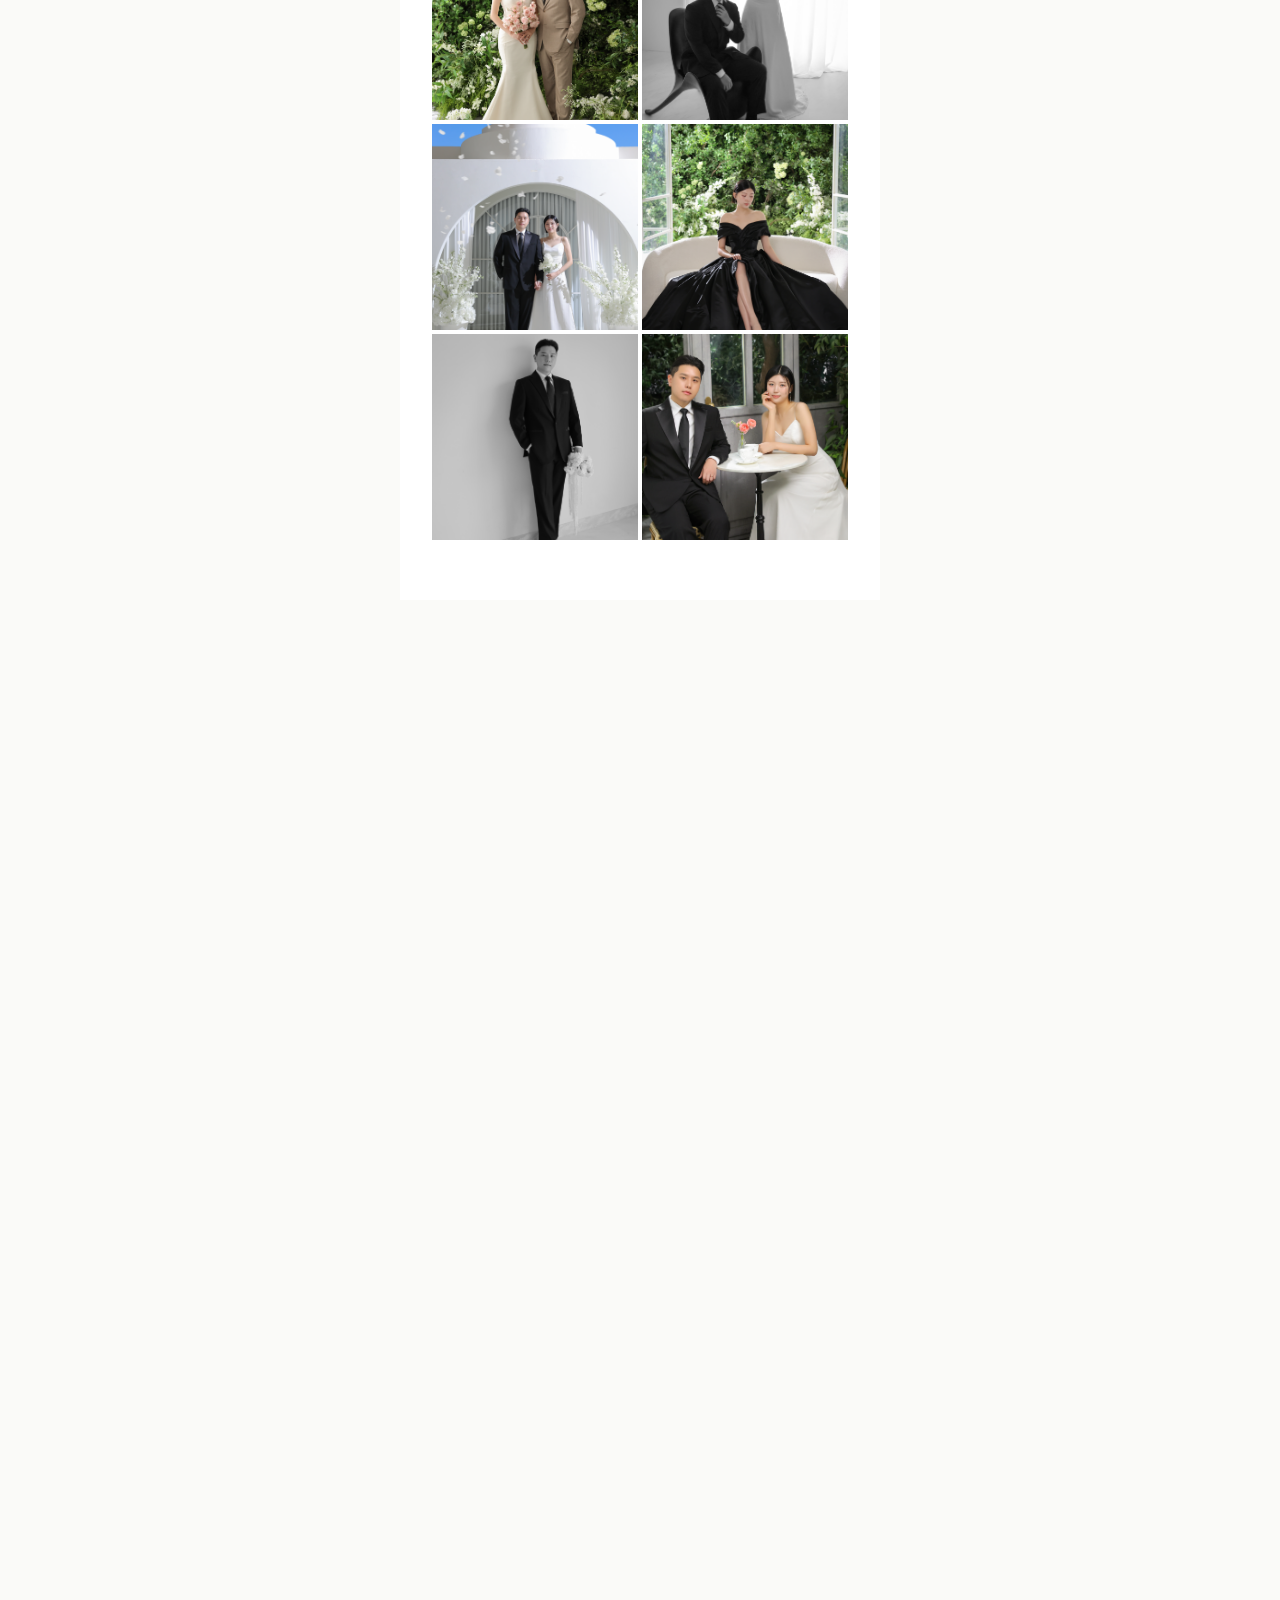
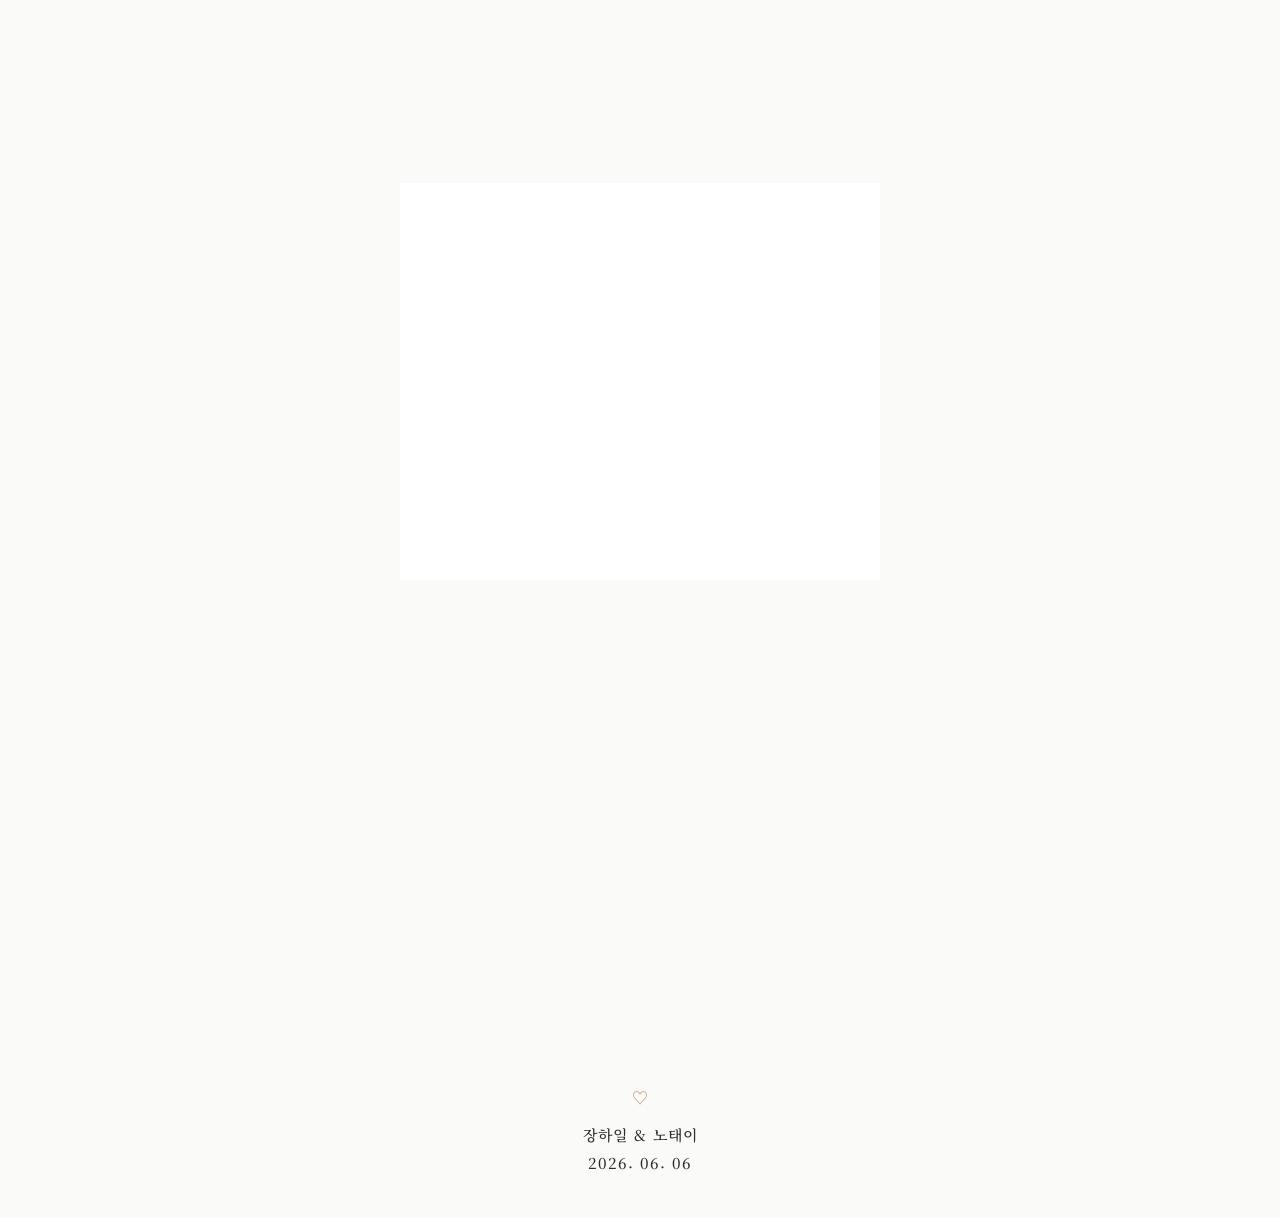
==== commit 0037a8a9: "Replace vertical scroll indicator under hero with horizontal divider The bouncing vertical bar looke" ====
--- a/mobile.html
+++ b/mobile.html
@@ -104,22 +104,16 @@
         }
 
         .scroll-indicator {
-            margin: 8px auto 16px;
-            animation: bounce 2s ease infinite;
+            margin: 24px auto 0;
             width: fit-content;
         }
 
         .scroll-indicator span {
             display: block;
-            width: 1px;
-            height: 32px;
-            background: var(--color-accent-light);
+            width: 48px;
+            height: 1px;
+            background: var(--color-accent);
             margin: 0 auto;
-        }
-
-        @keyframes bounce {
-            0%, 100% { transform: translateY(0); }
-            50% { transform: translateY(6px); }
         }
 
         /* ===== SECTION COMMON ===== */
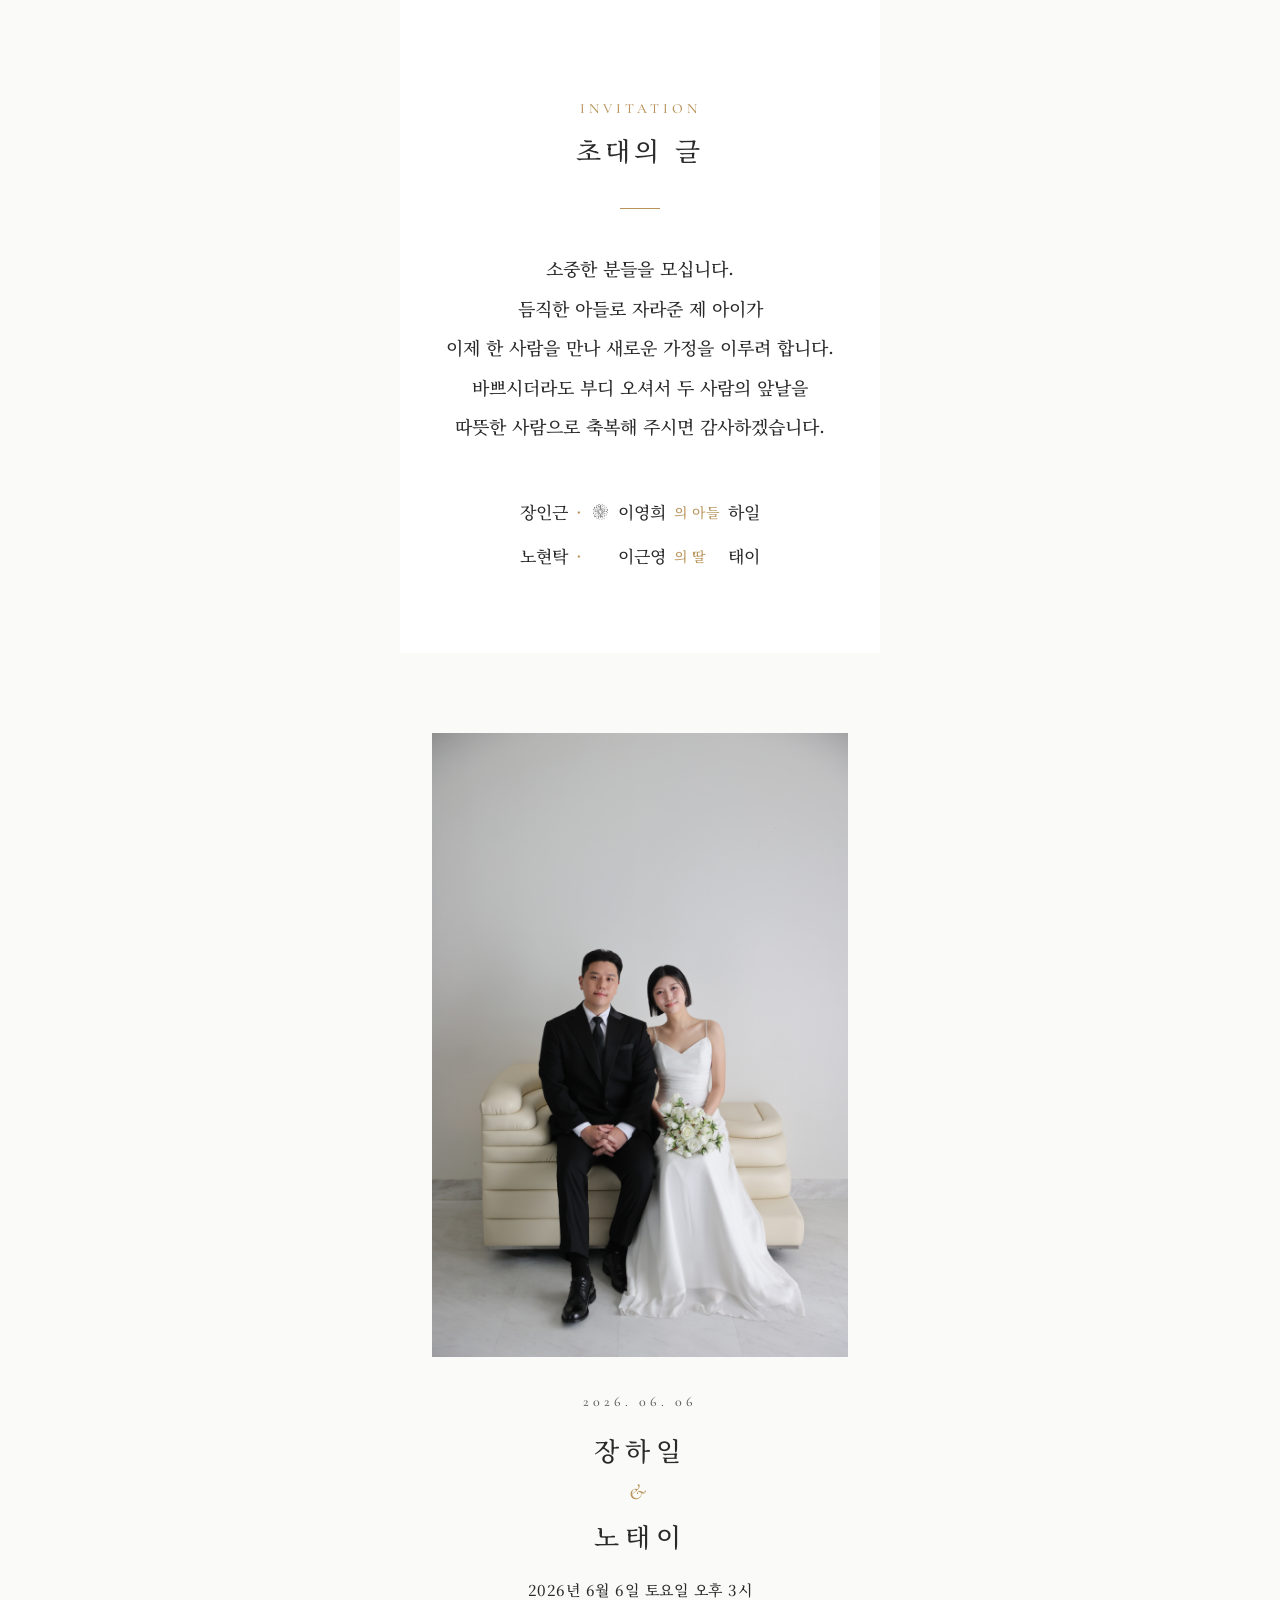
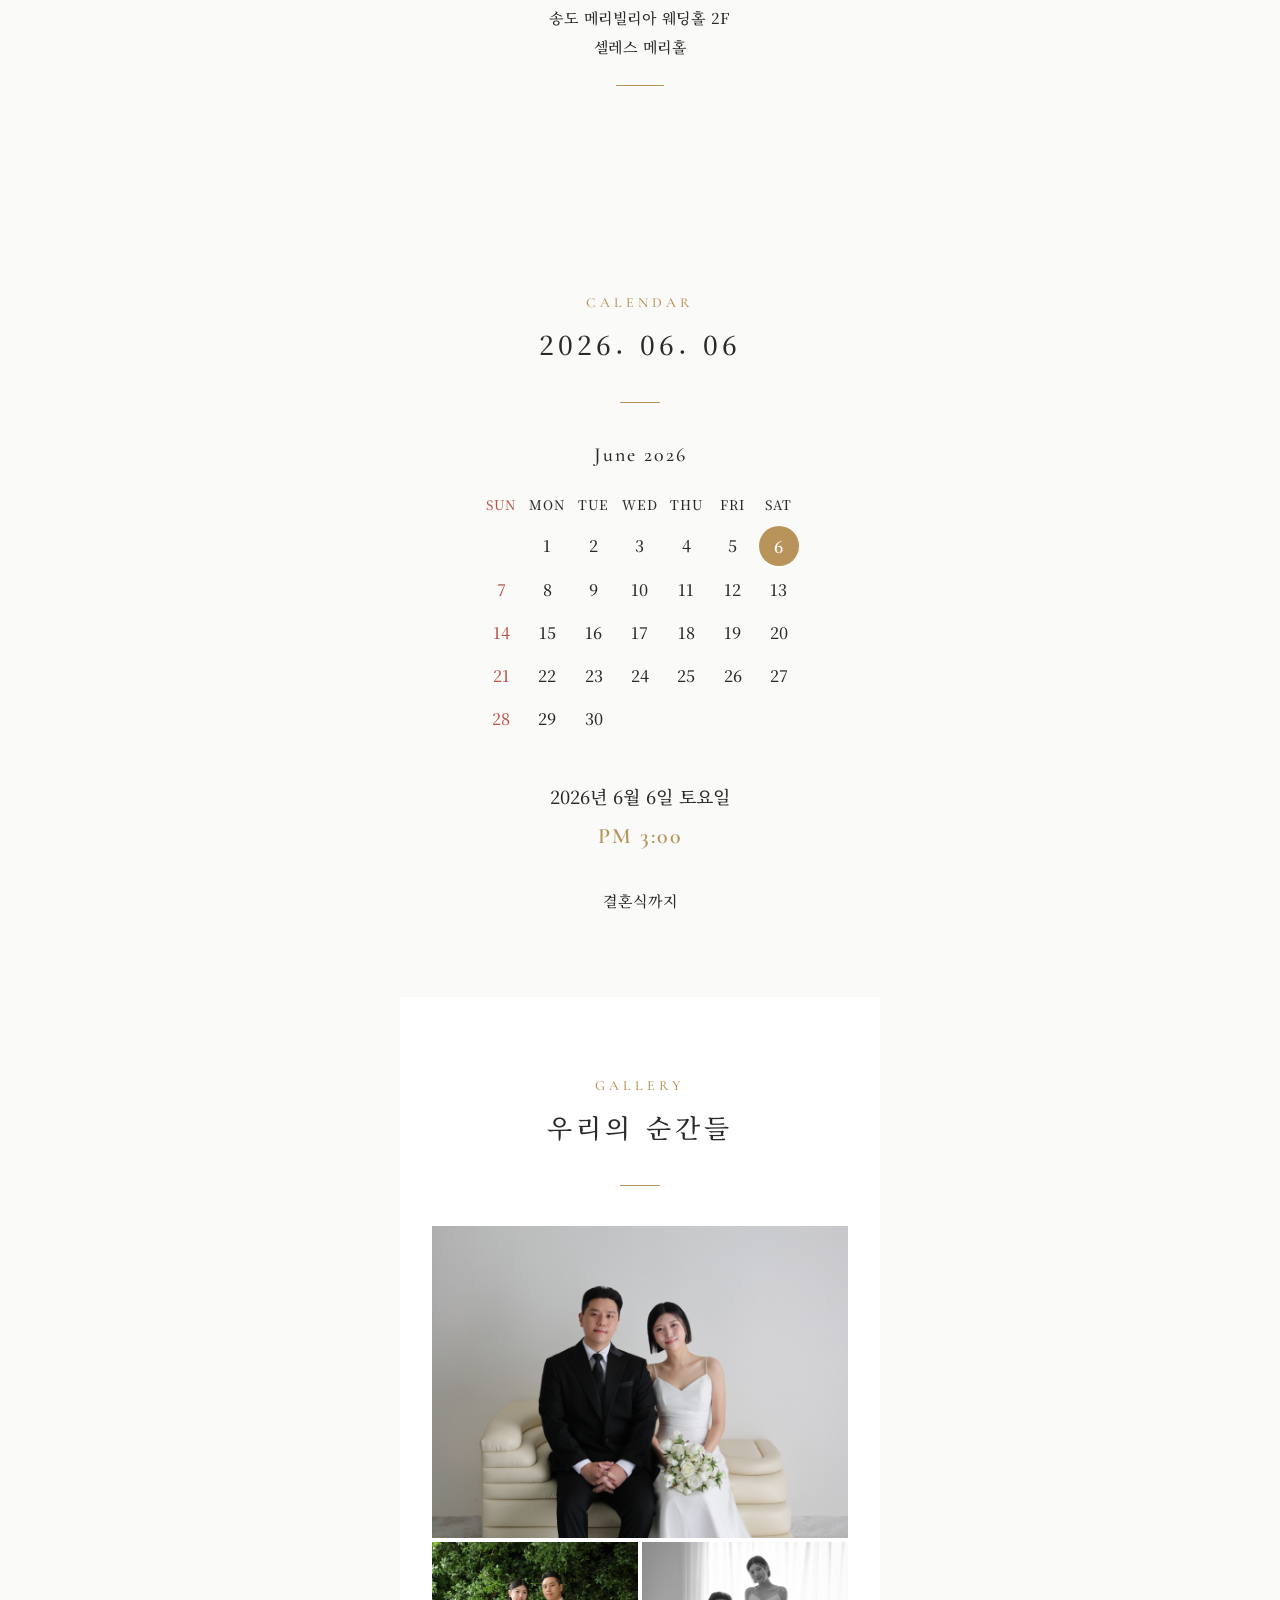
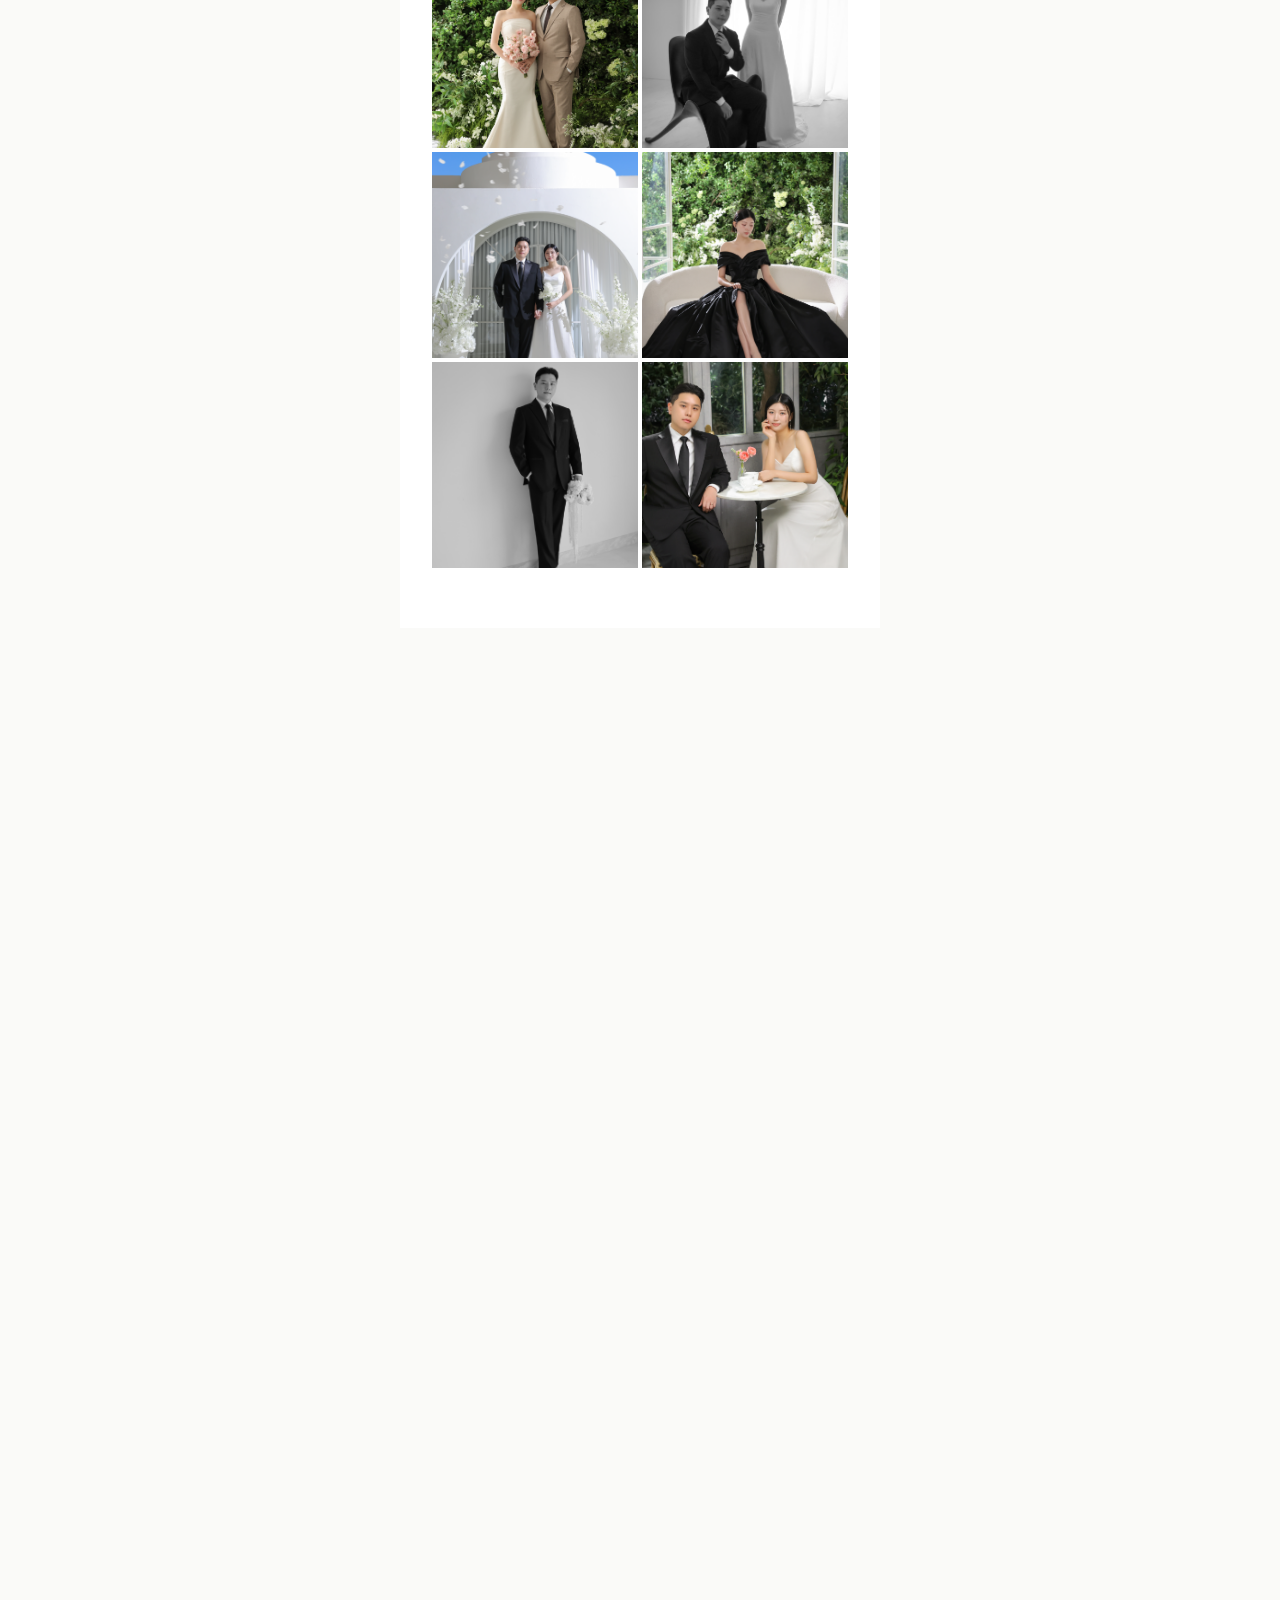
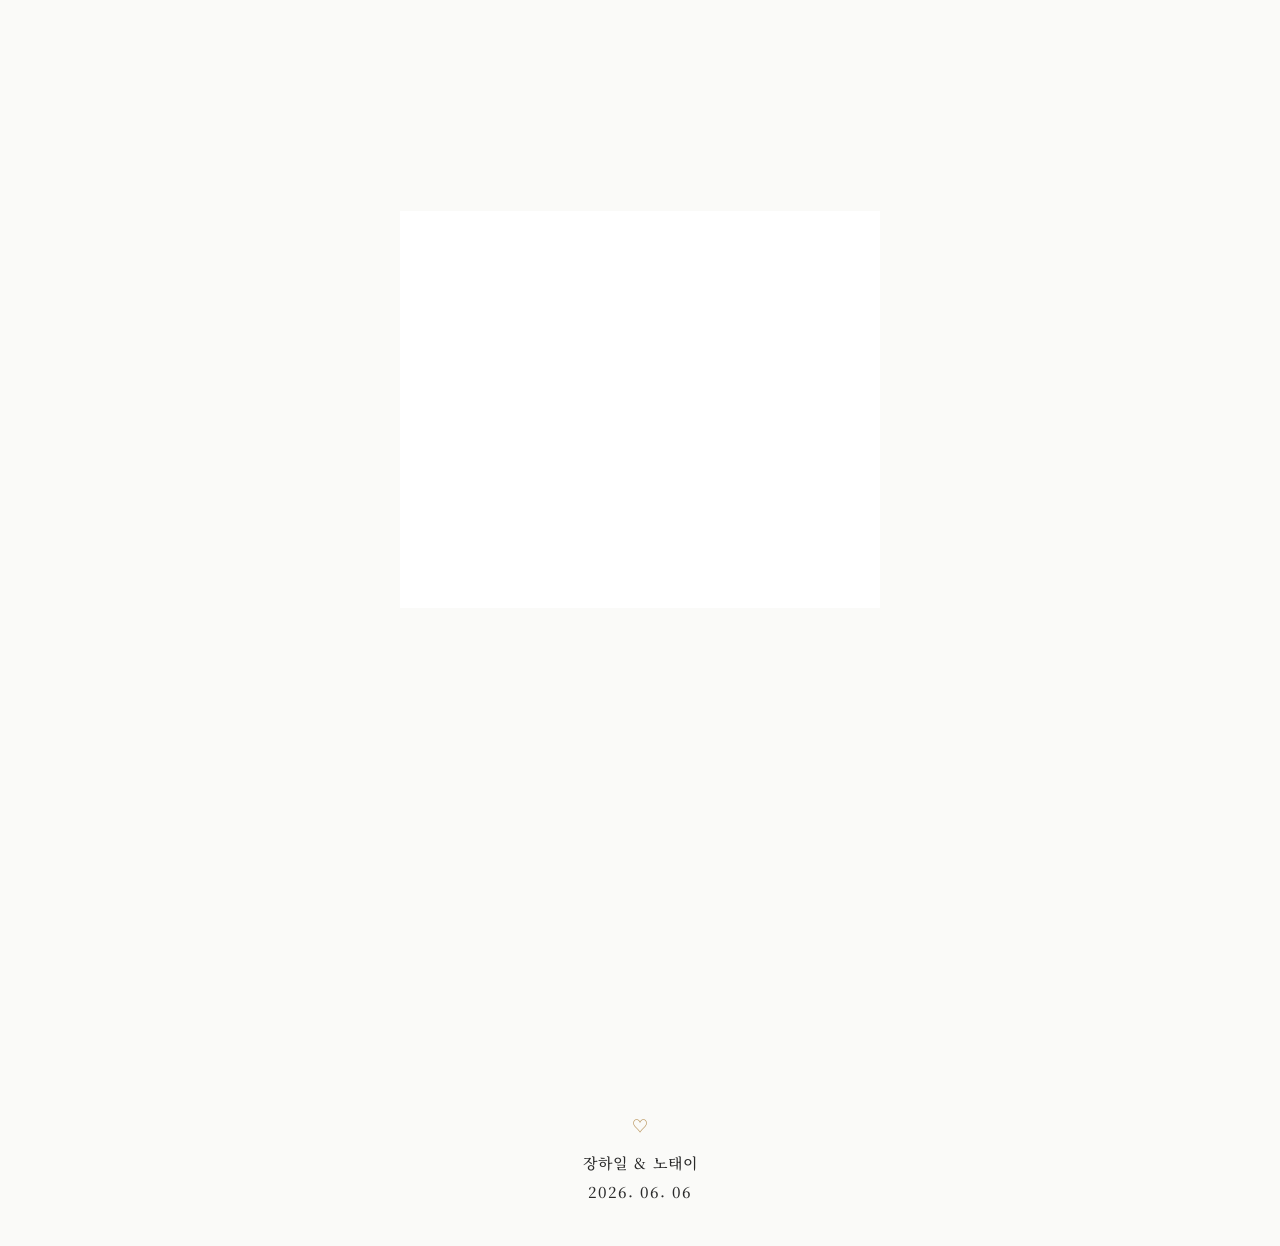
==== commit 1ea7d249: "Wrap venue line after "웨딩홀 2F" Co-Authored-By: Claude Opus 4.6 (1M context) <noreply@anthropic.com>" ====
--- a/mobile.html
+++ b/mobile.html
@@ -735,7 +735,8 @@
             </div>
             <div class="hero-info">
                 2026년 6월 6일 토요일 오후 3시<br>
-                송도 메리빌리아 웨딩홀 2F 셀레스 메리홀
+                송도 메리빌리아 웨딩홀 2F<br>
+                셀레스 메리홀
             </div>
             <div class="scroll-indicator"><span></span></div>
         </div>
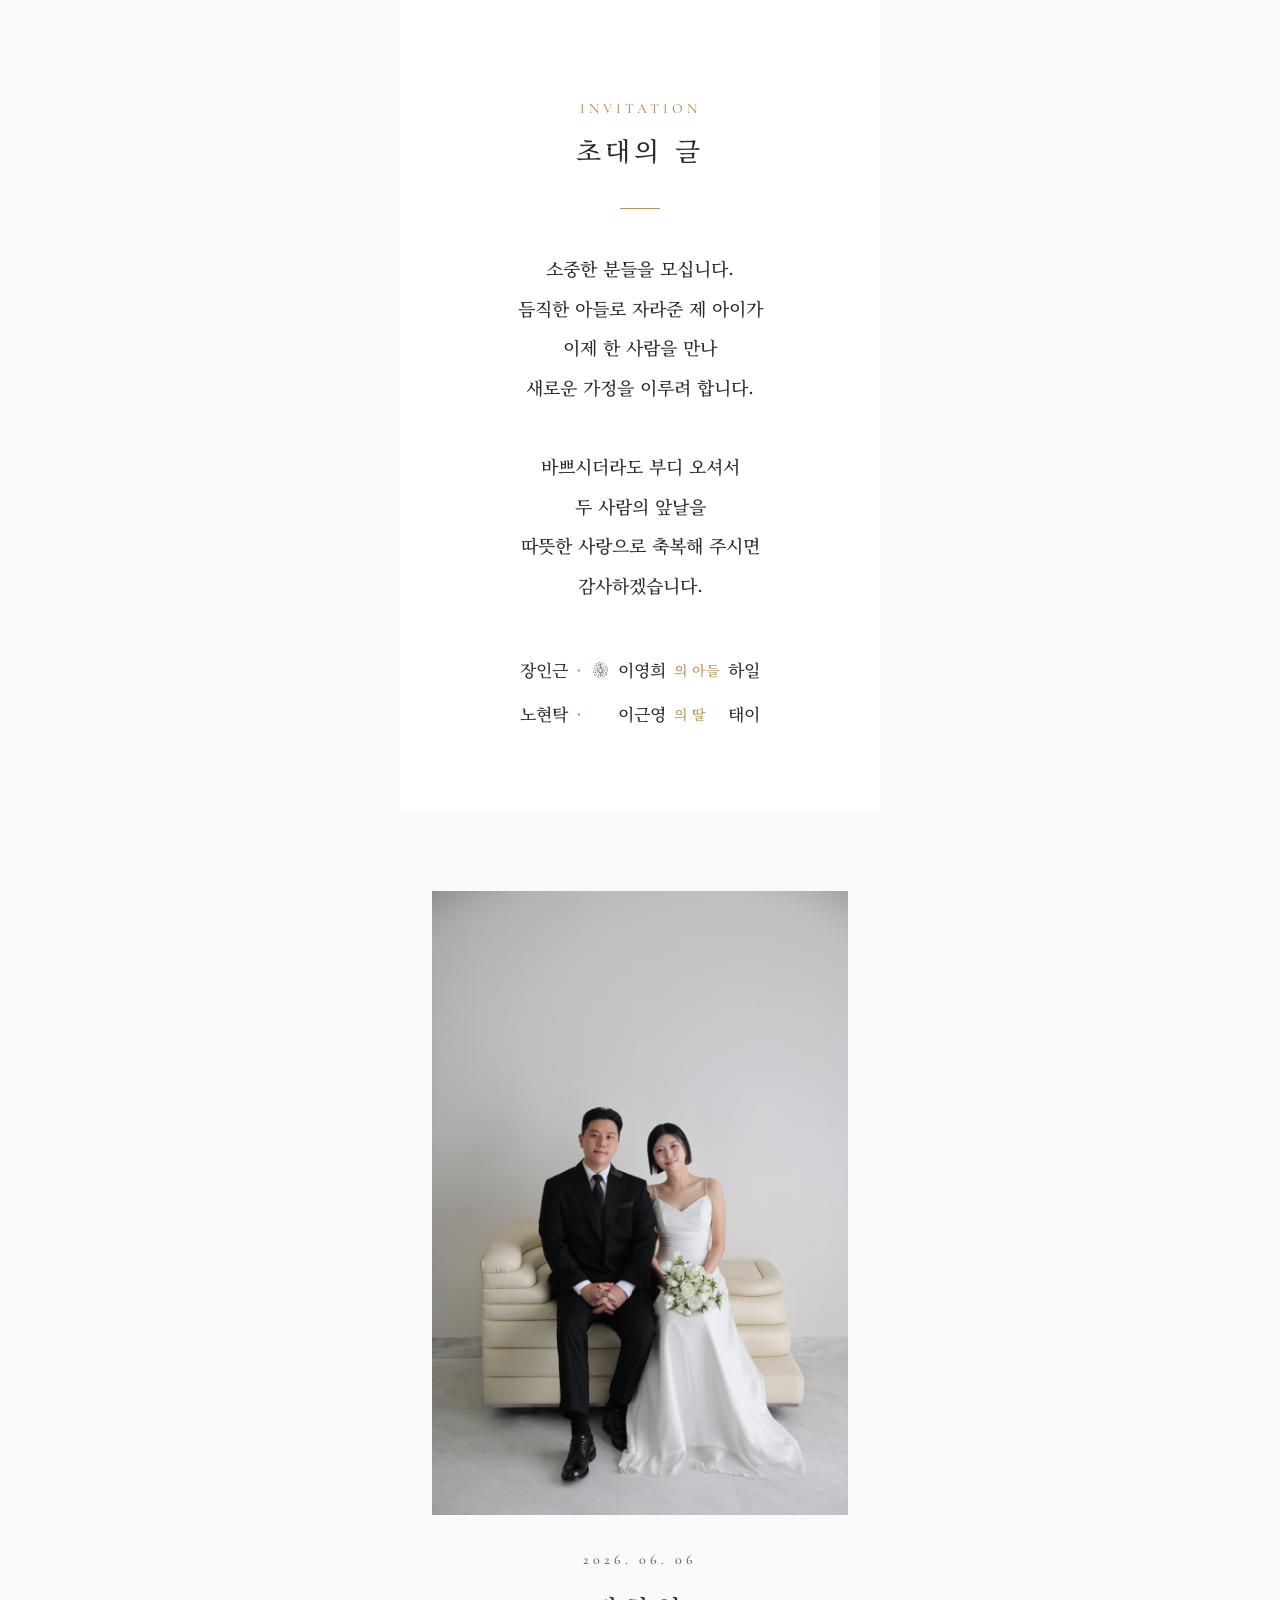
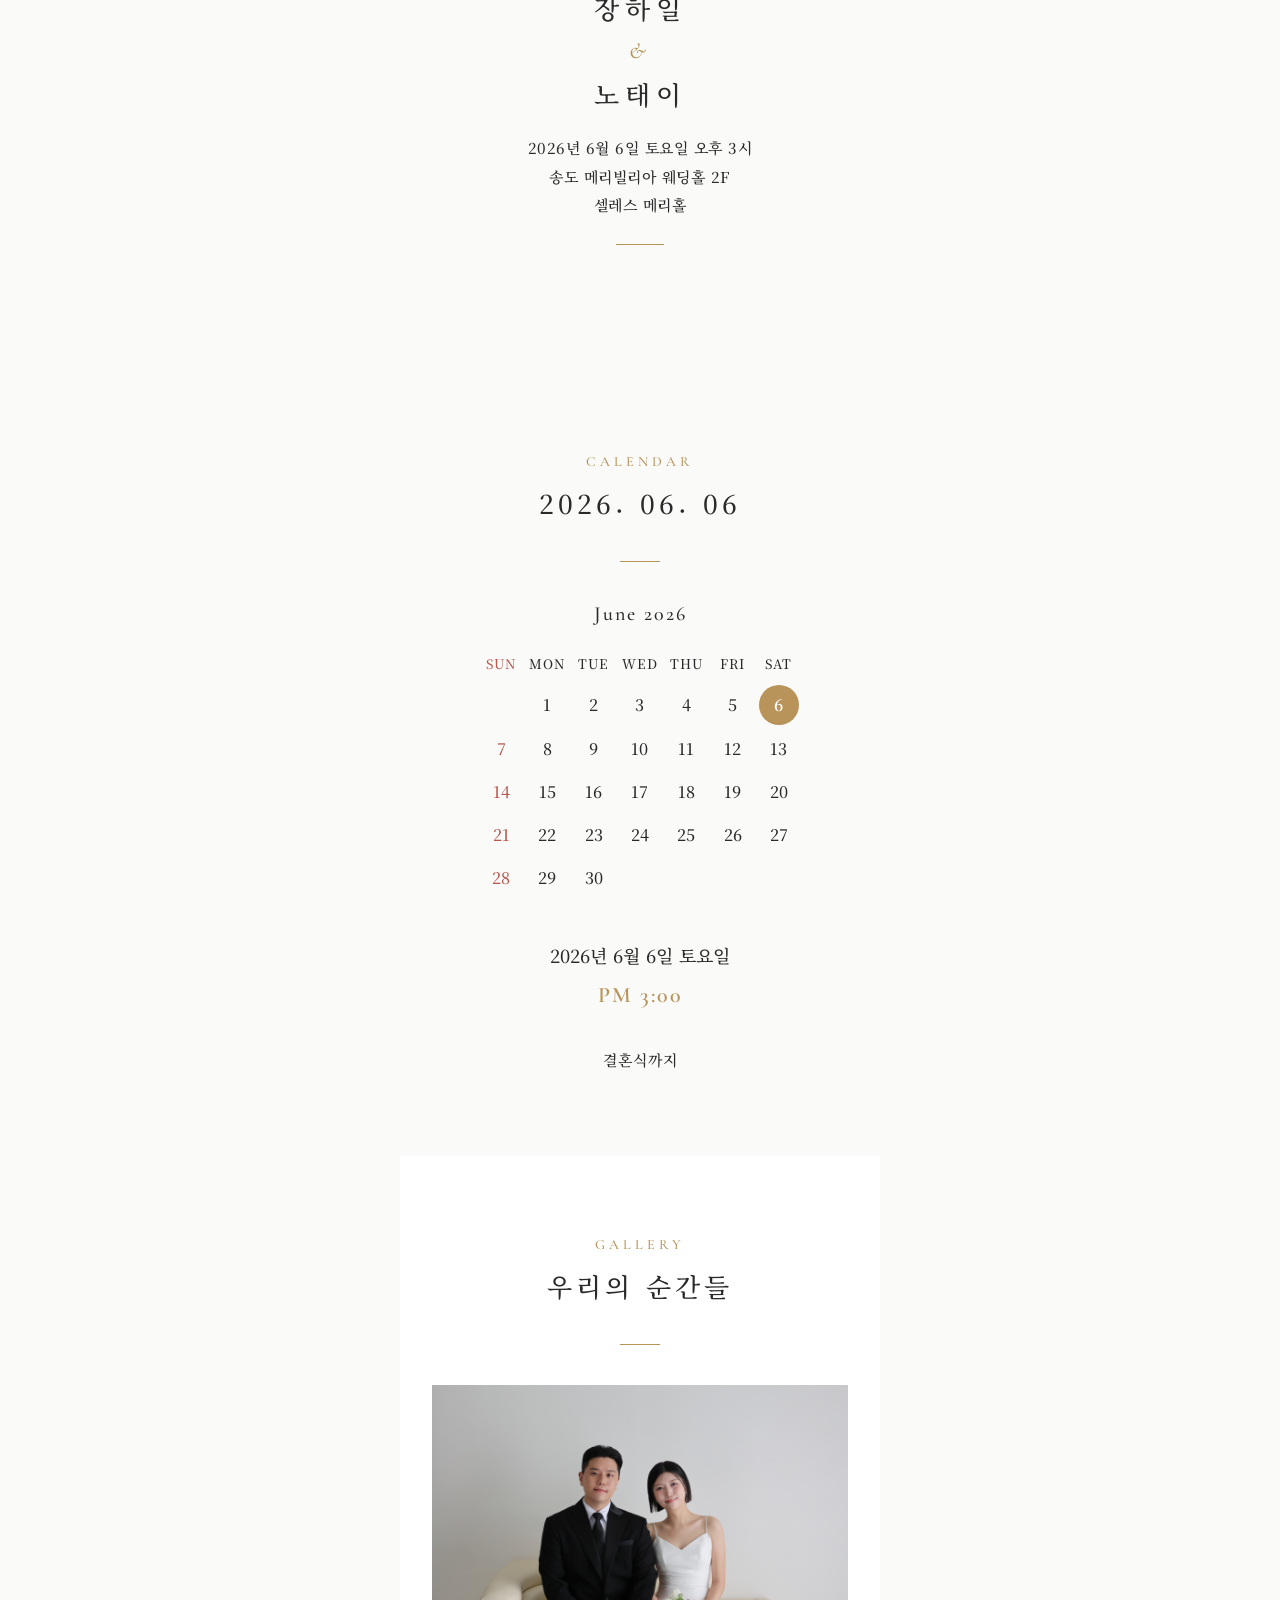
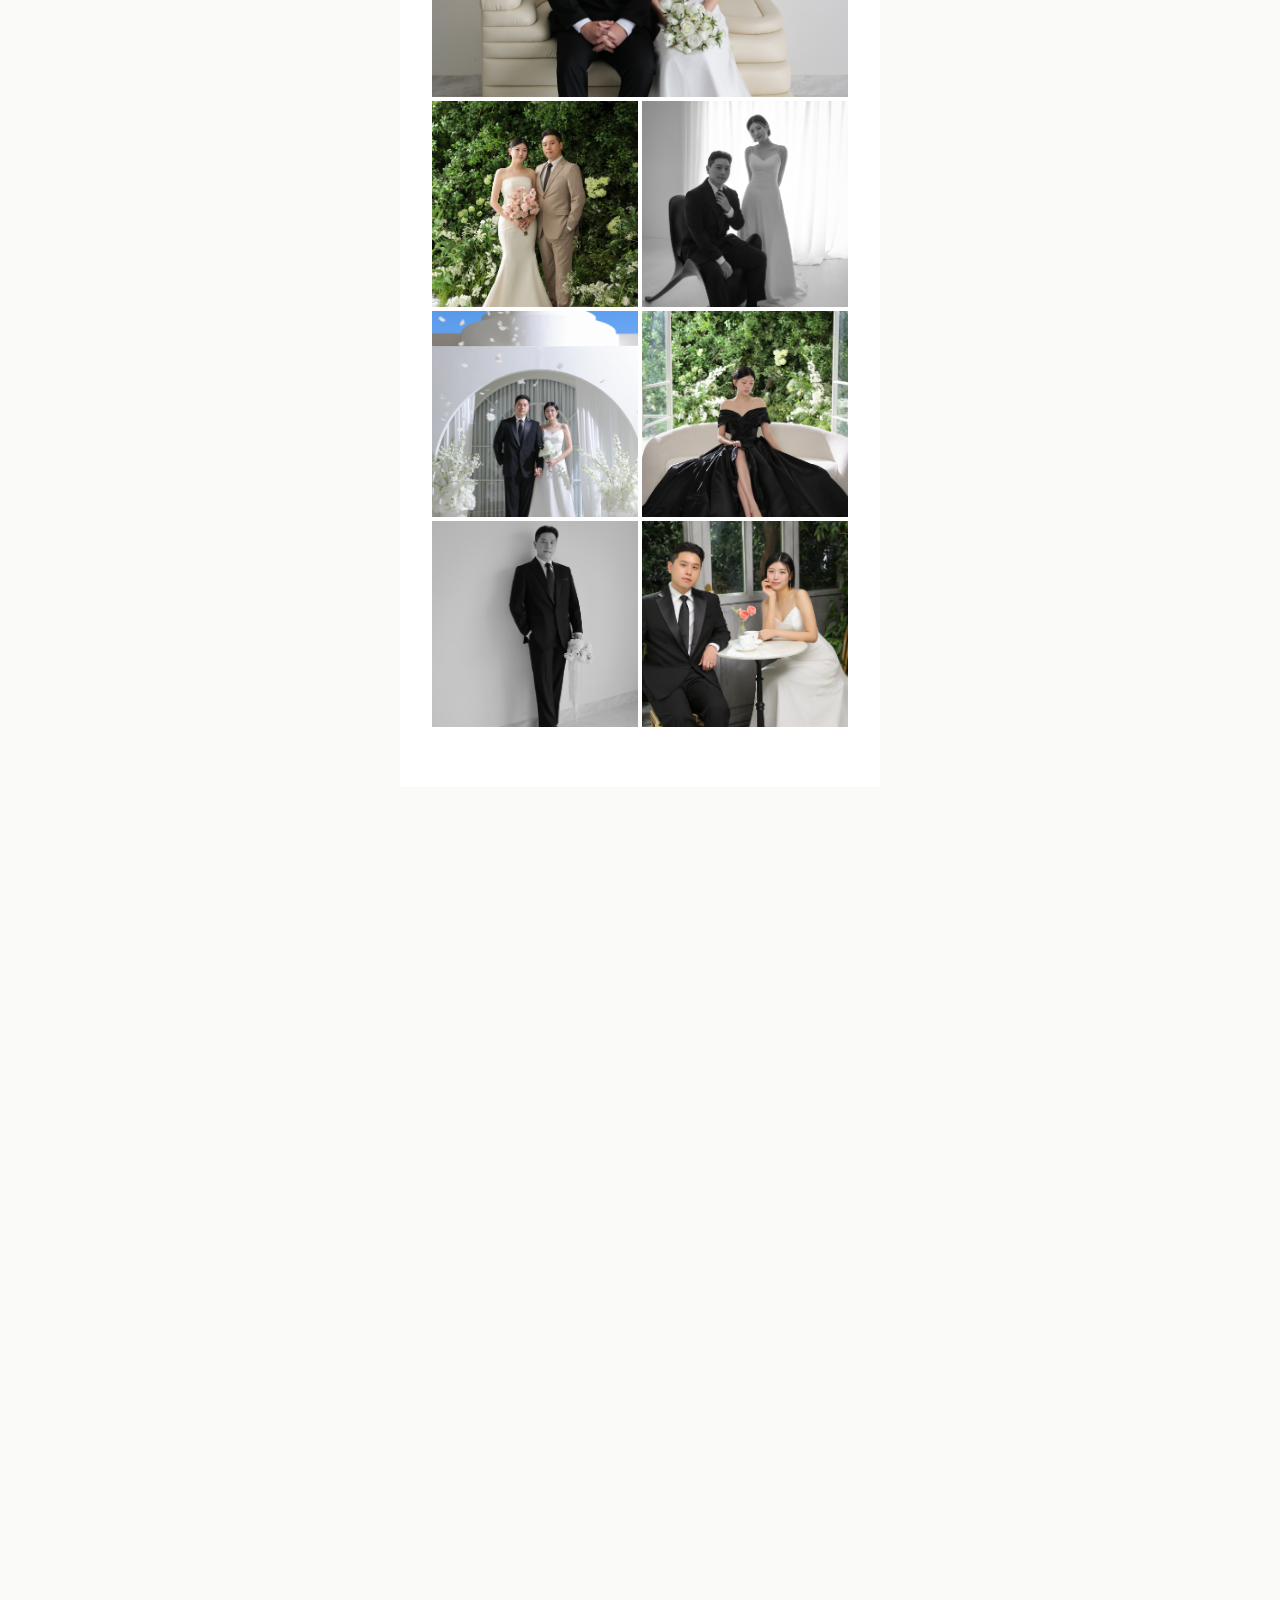
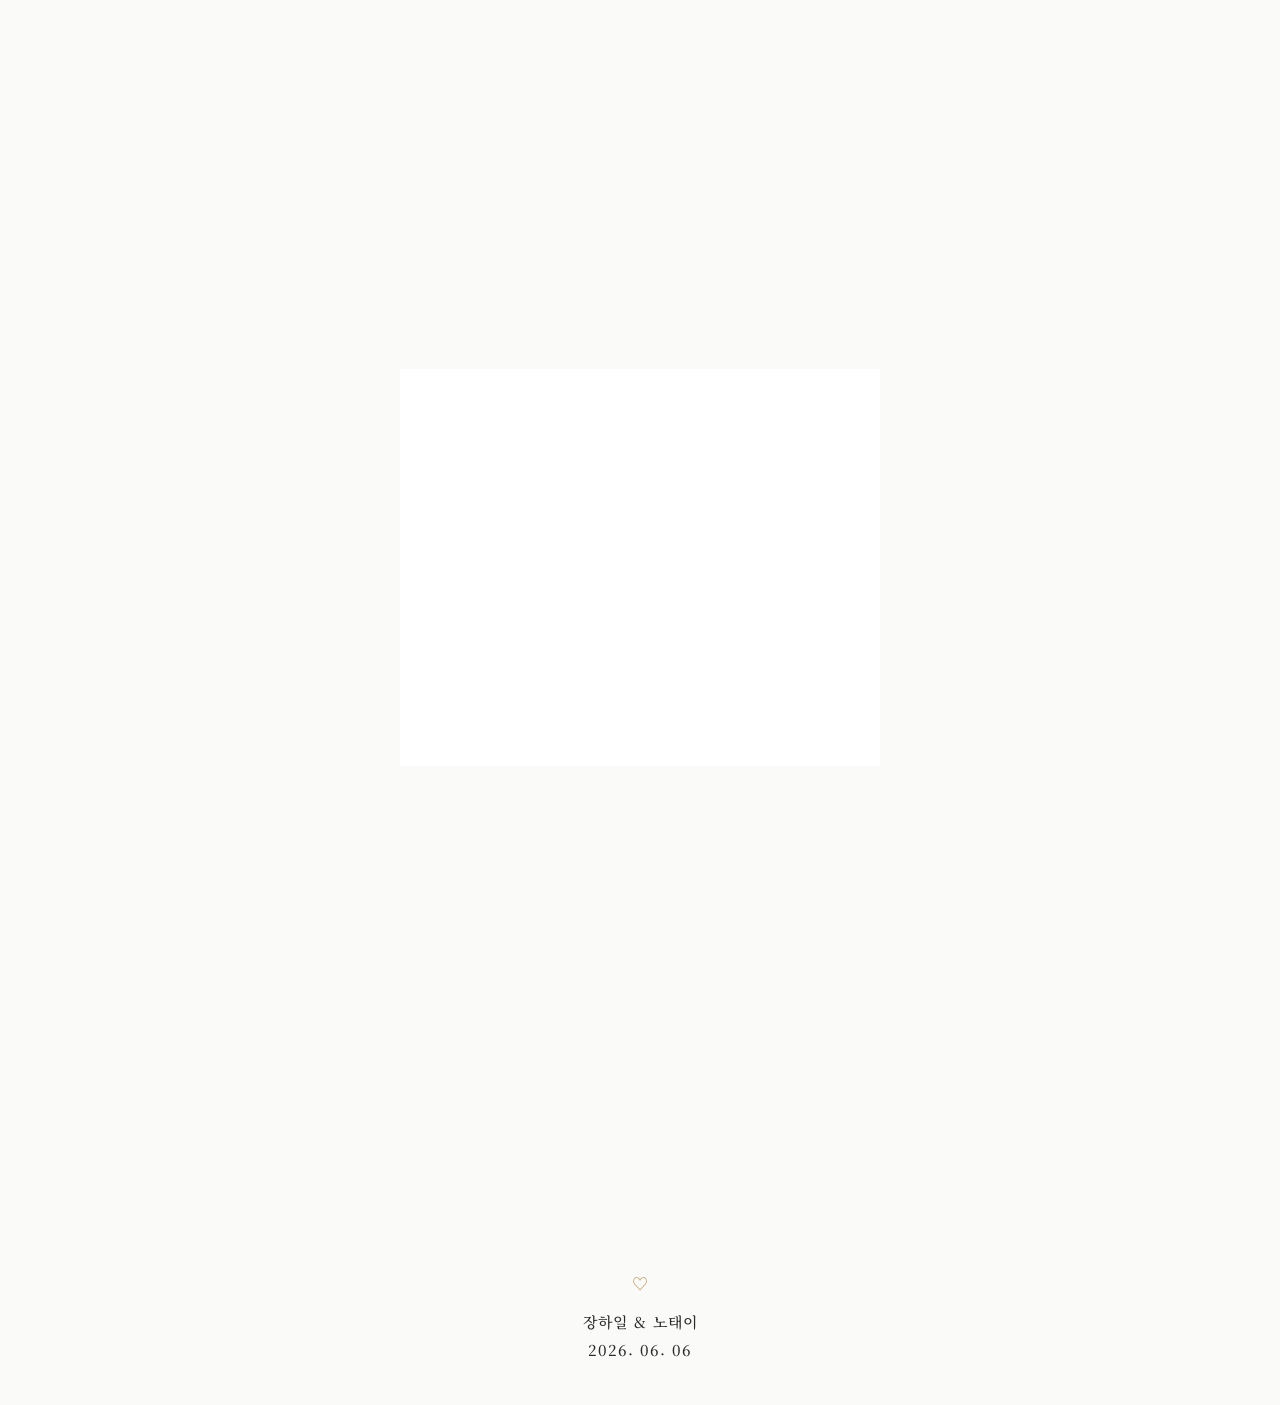
==== commit 36a37d7c: "Reflow greeting text with new line breaks Split greeting into two stanzas with natural line breaks a" ====
--- a/mobile.html
+++ b/mobile.html
@@ -699,9 +699,12 @@
         <p class="greeting-text">
             소중한 분들을 모십니다.<br>
             듬직한 아들로 자라준 제 아이가<br>
-            이제 한 사람을 만나 새로운 가정을 이루려 합니다.<br>
-            바쁘시더라도 부디 오셔서 두 사람의 앞날을<br>
-            따뜻한 사람으로 축복해 주시면 감사하겠습니다.
+            이제 한 사람을 만나<br>
+            새로운 가정을 이루려 합니다.<br><br>
+            바쁘시더라도 부디 오셔서<br>
+            두 사람의 앞날을<br>
+            따뜻한 사랑으로 축복해 주시면<br>
+            감사하겠습니다.
         </p>
         <div class="greeting-parents">
             <div class="parent-row">
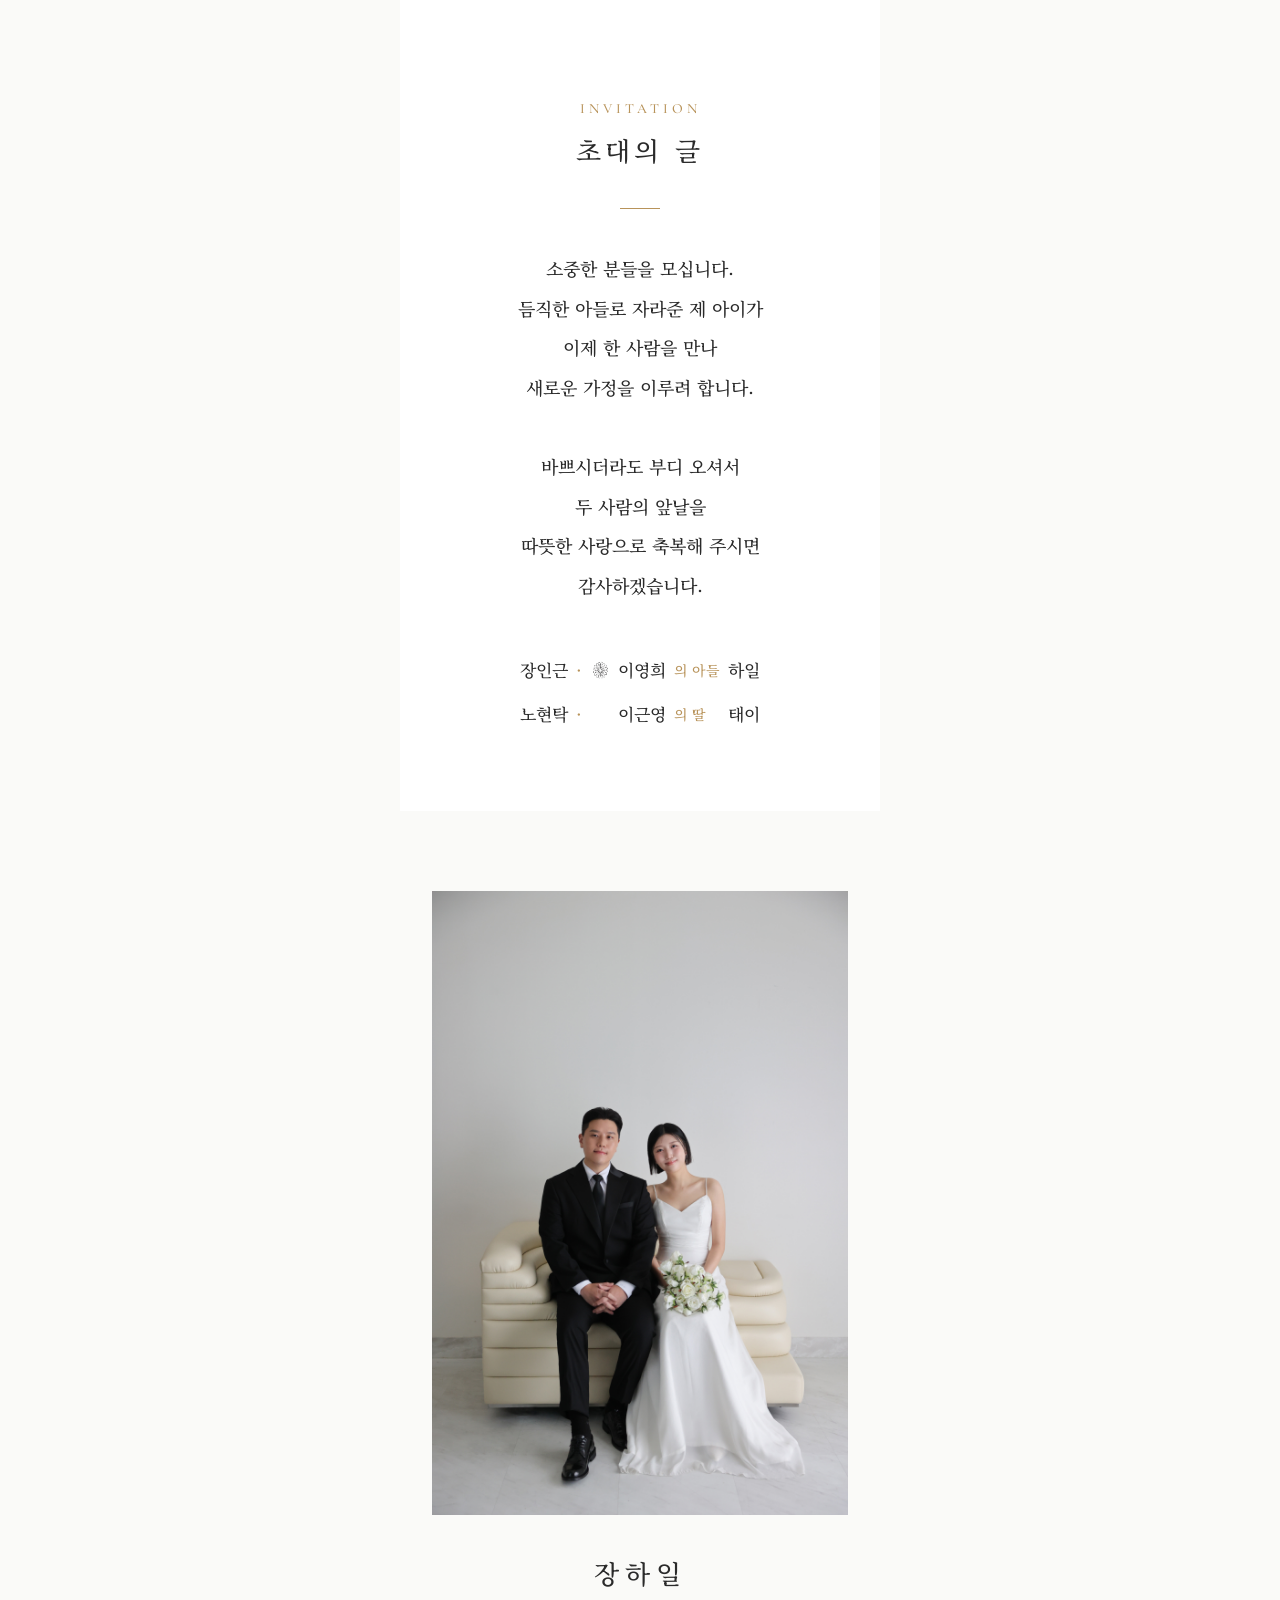
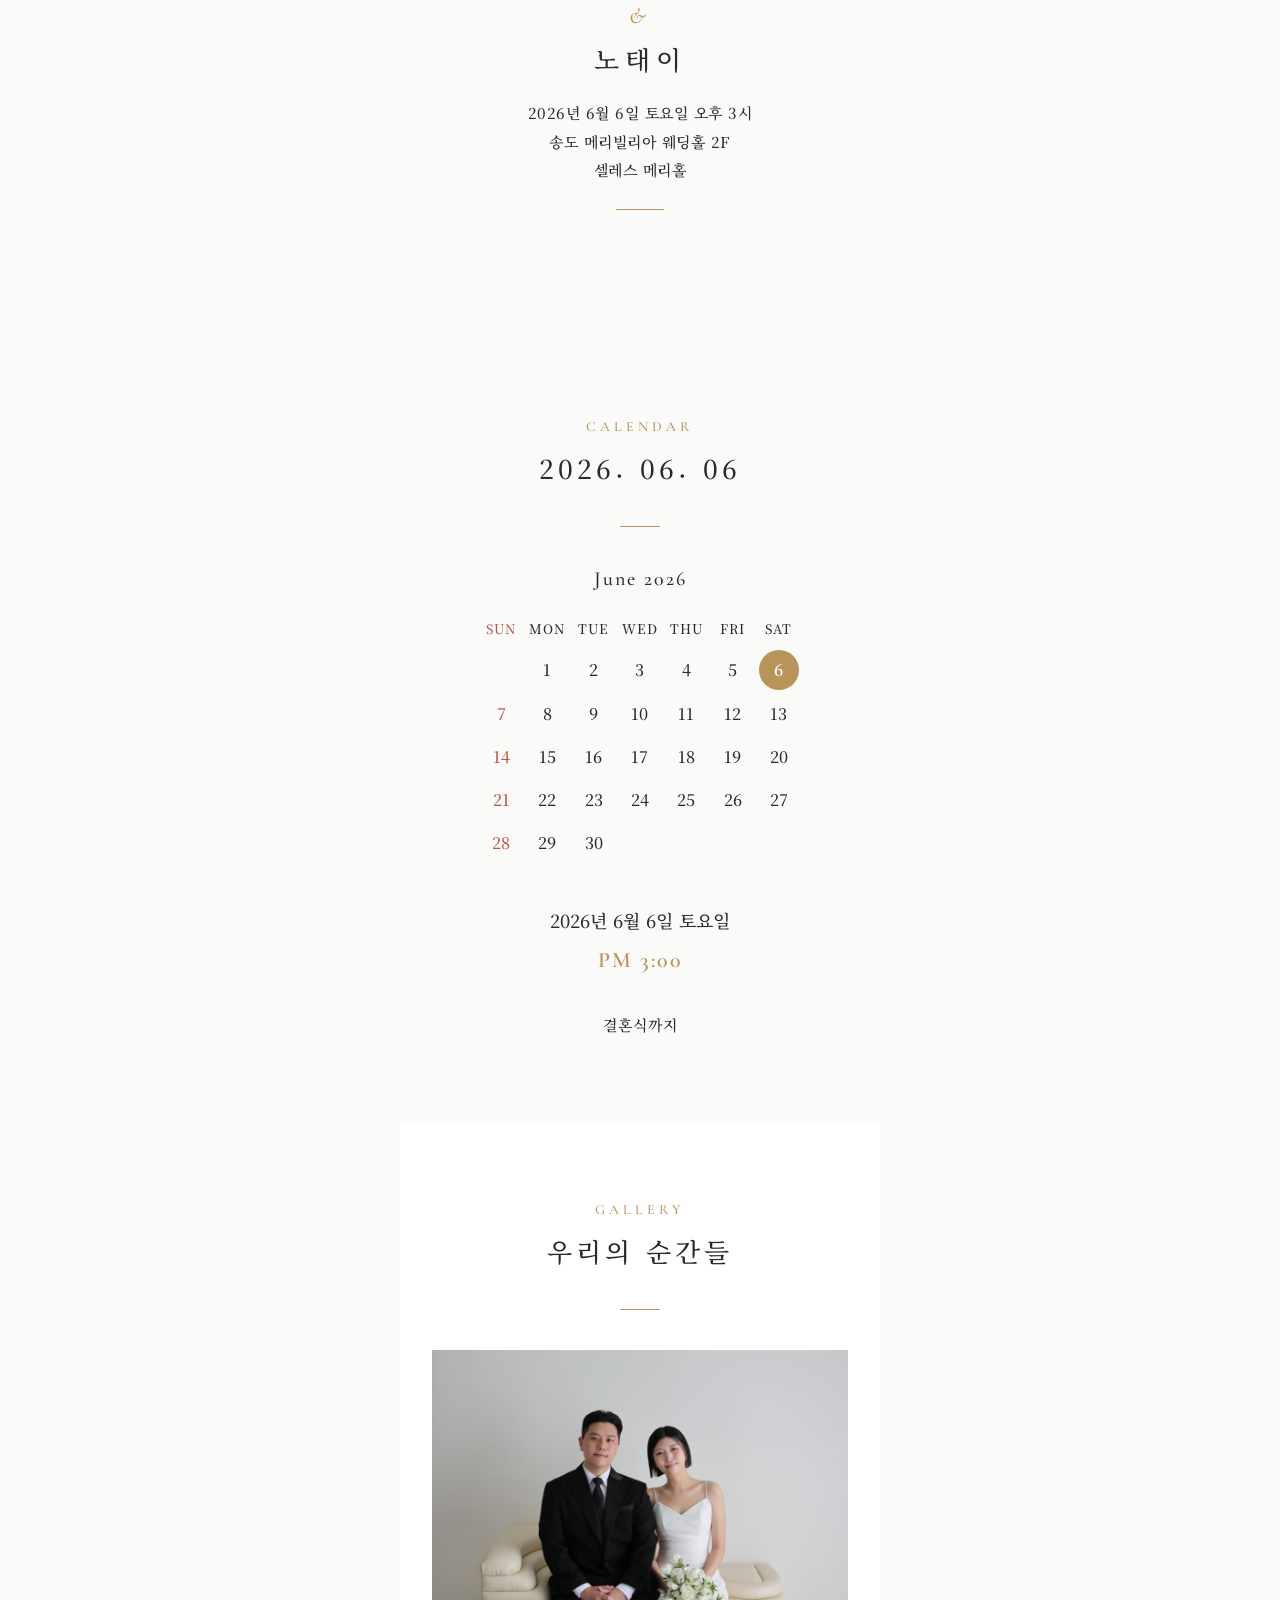
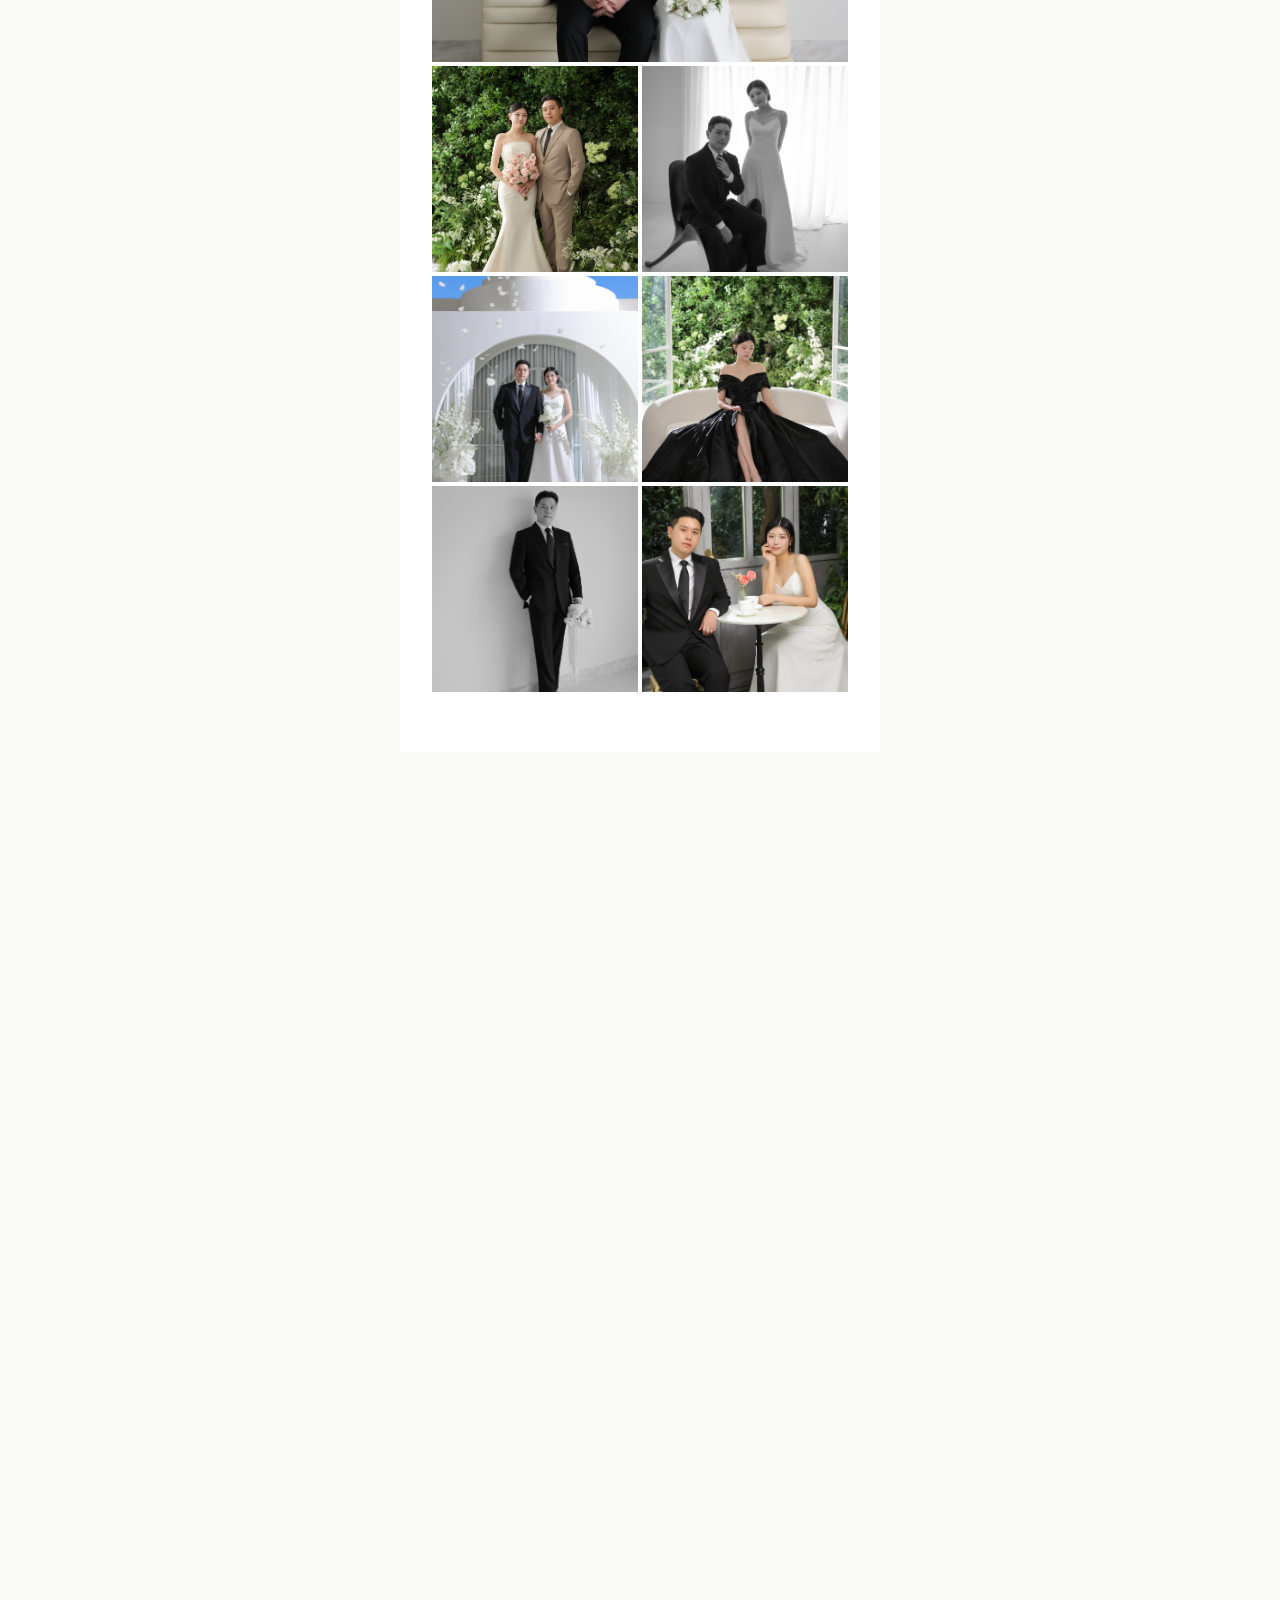
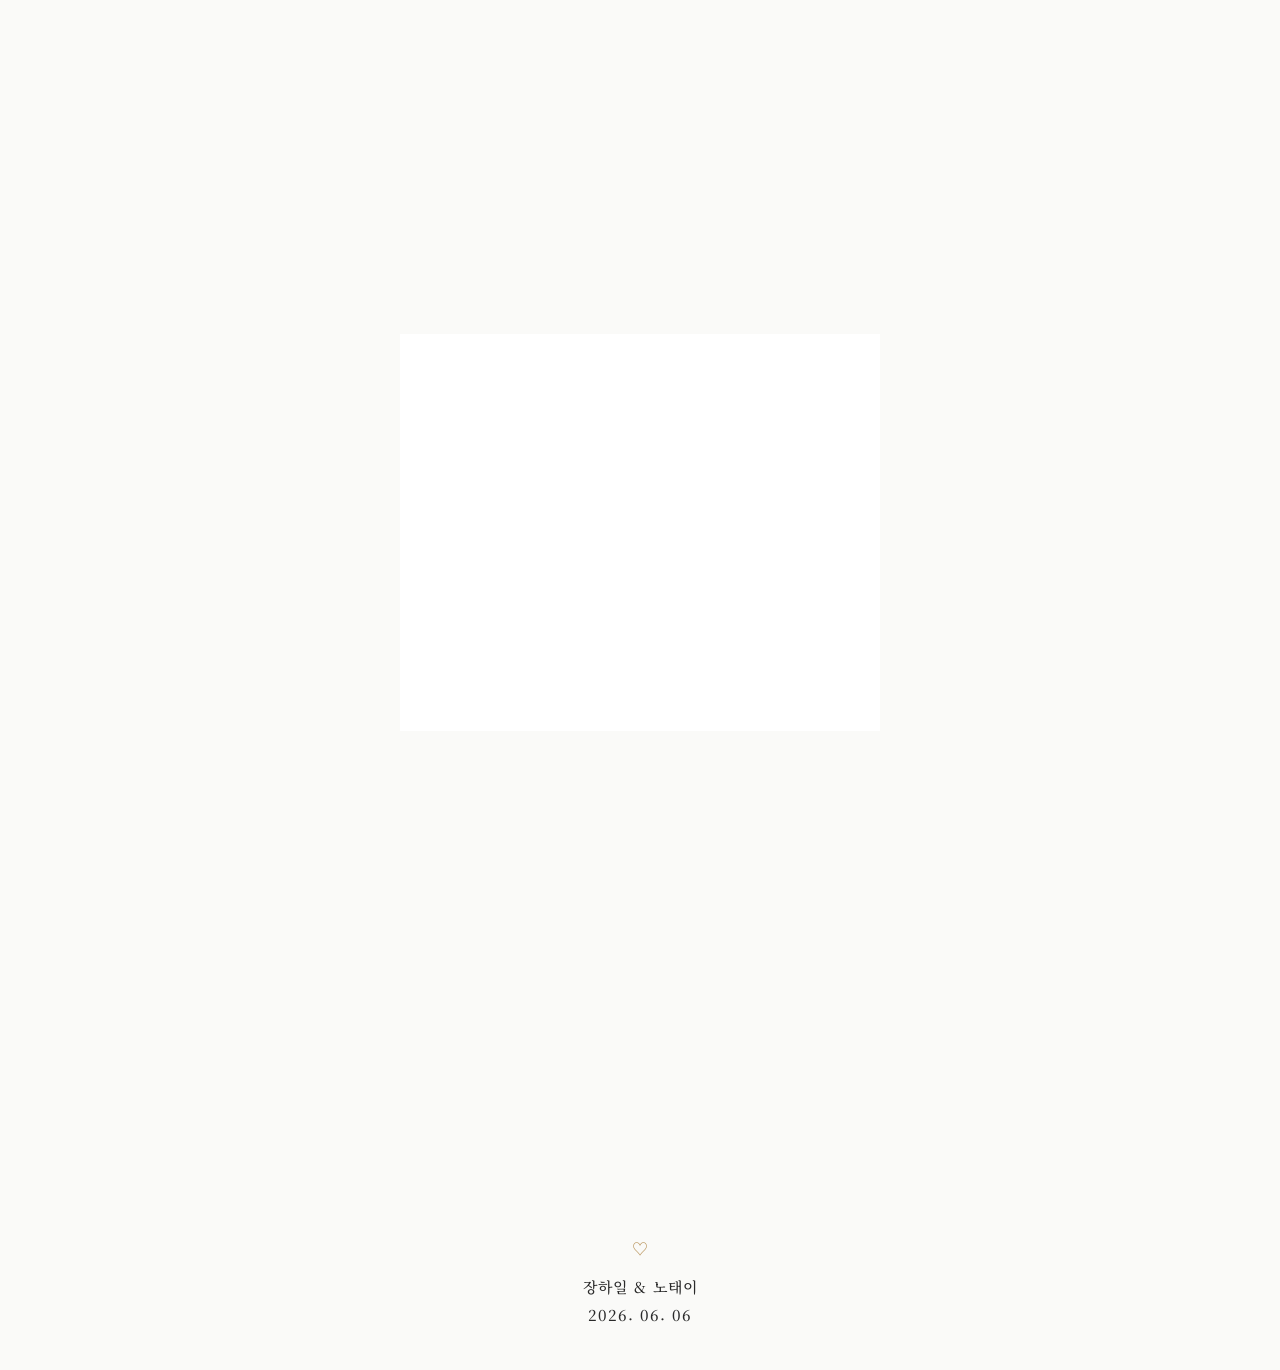
==== commit c92afa7c: "Remove date label above hero names Co-Authored-By: Claude Opus 4.6 (1M context) <noreply@anthropic.c" ====
--- a/mobile.html
+++ b/mobile.html
@@ -730,7 +730,6 @@
     <section class="hero">
         <img class="hero-photo" src="pic/1.jpg" alt="장하일 노태이 웨딩 메인 사진">
         <div class="hero-content">
-            <div class="hero-date-top">2026. 06. 06</div>
             <div class="hero-names">
                 장하일
                 <span class="ampersand">&amp;</span>
